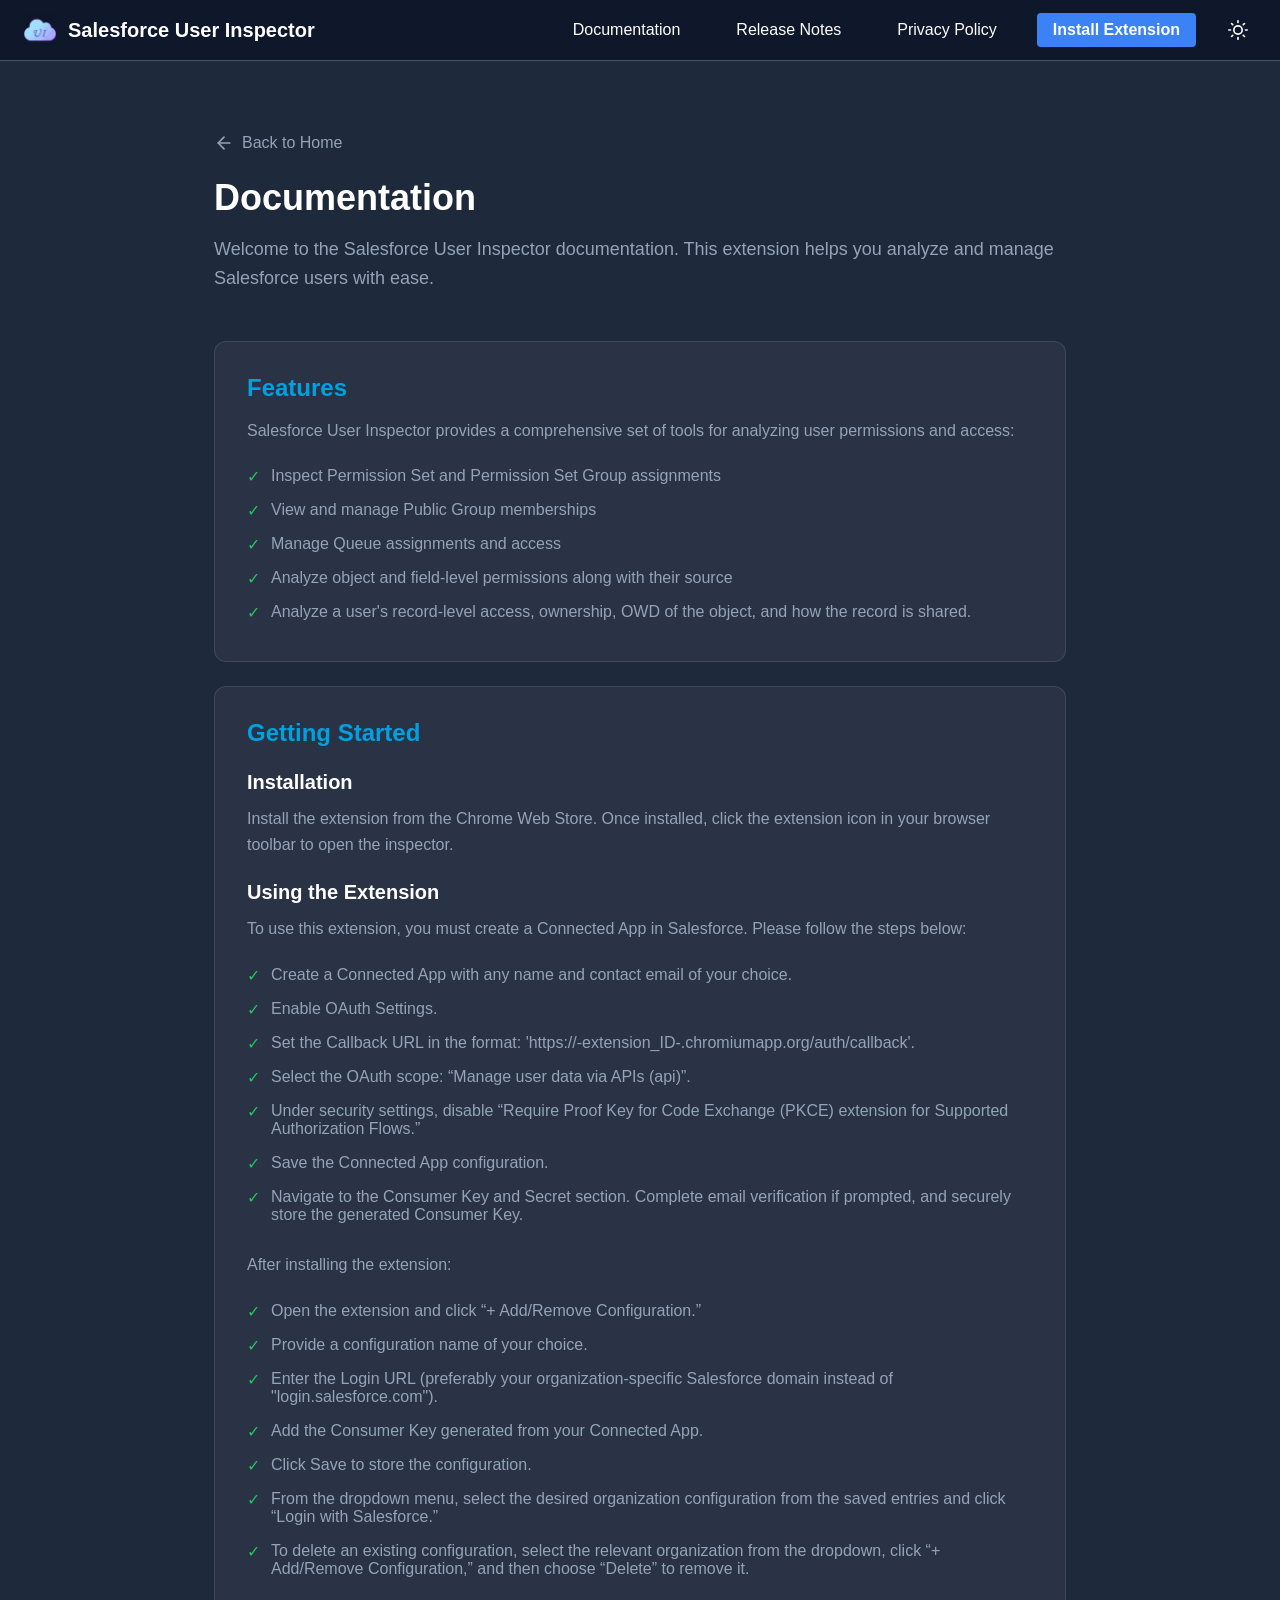
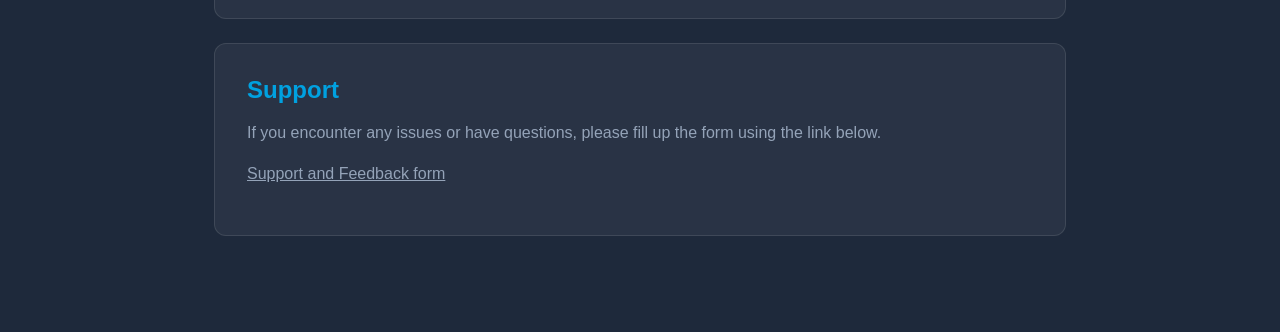
==== documentation.html @ e7dfae8b "Added v1.1.0 update notes" ====
<!DOCTYPE html>
<html lang="en">
<head>
    <meta charset="UTF-8">
    <meta name="viewport" content="width=device-width, initial-scale=1.0">
    <title>Documentation - Salesforce User Inspector</title>
    <link rel="icon" href="icon.png" type="image/png">
    <link rel="stylesheet" href="styles.css">
    <style>
        .doc-container {
            max-width: 900px;
            margin: 0 auto;
            padding: 48px 24px;
        }
        
        .doc-header {
            margin-bottom: 48px;
        }
        
        .doc-header h1 {
            font-size: 36px;
            margin-bottom: 16px;
        }
        
        .doc-header p {
            color: #94a3b8;
            font-size: 18px;
            line-height: 1.6;
        }
        
        .doc-section {
            background-color: rgba(255, 255, 255, 0.05);
            border-radius: 12px;
            border: 1px solid rgba(255, 255, 255, 0.1);
            padding: 32px;
            margin-bottom: 24px;
        }
        
        .doc-section h2 {
            font-size: 24px;
            margin-bottom: 16px;
            color: #00a1e0;
        }
        
        .doc-section h3 {
            font-size: 20px;
            margin: 24px 0 12px;
        }
        
        .doc-section p {
            color: #94a3b8;
            line-height: 1.6;
            margin-bottom: 16px;
        }
        
        .doc-section ul {
            list-style: none;
            padding: 0;
        }
        
        .doc-section ul li {
            color: #94a3b8;
            padding: 8px 0;
            padding-left: 24px;
            position: relative;
        }
        
        .doc-section ul li::before {
            content: '✓';
            color: #22c55e;
            position: absolute;
            left: 0;
        }
        
        .back-link {
            display: inline-flex;
            align-items: center;
            color: #94a3b8;
            text-decoration: none;
            margin-bottom: 24px;
            transition: color 0.2s ease;
        }
        
        .back-link:hover {
            color: #00a1e0;
        }
        
        .back-link svg {
            margin-right: 8px;
        }
        
        /* Light mode */
        body.light-mode .doc-section {
            border: 1px solid rgba(0, 0, 0, 0.1);
            background-color: rgba(0, 0, 0, 0.02);
        }
        
        body.light-mode .doc-section h2 {
            color: #0077b6;
        }
        
        body.light-mode .doc-section p,
        body.light-mode .doc-section ul li {
            color: #64748b;
        }
        
        body.light-mode .back-link {
            color: #64748b;
        }
        
        body.light-mode .back-link:hover {
            color: #0077b6;
        }
    </style>
</head>
<body>
    <header class="menu-bar">
        <div class="branding">
            <img src="icon.png" alt="Salesforce User Inspector Icon" class="menu-icon">
            <span class="brand-name">Salesforce User Inspector</span>
        </div>
        <nav class="menu-links">
            <a href="documentation.html" class="menu-link">Documentation</a>
            <a href="release-notes.html" class="menu-link">Release Notes</a>
            <a href="privacy-policy.html" class="menu-link">Privacy Policy</a>
            <a href="https://chromewebstore.google.com/detail/salesforce-user-inspector/pnhnlclfhfokkdalcmchdikkakipjggl" target="_blank" class="menu-link highlight">Install Extension</a>
            <button class="theme-toggle" id="themeToggle" aria-label="Toggle theme">
                <svg class="sun-icon" xmlns="http://www.w3.org/2000/svg" width="20" height="20" viewBox="0 0 24 24" fill="none" stroke="currentColor" stroke-width="2" stroke-linecap="round" stroke-linejoin="round">
                    <circle cx="12" cy="12" r="5"></circle>
                    <line x1="12" y1="1" x2="12" y2="3"></line>
                    <line x1="12" y1="21" x2="12" y2="23"></line>
                    <line x1="4.22" y1="4.22" x2="5.64" y2="5.64"></line>
                    <line x1="18.36" y1="18.36" x2="19.78" y2="19.78"></line>
                    <line x1="1" y1="12" x2="3" y2="12"></line>
                    <line x1="21" y1="12" x2="23" y2="12"></line>
                    <line x1="4.22" y1="19.78" x2="5.64" y2="18.36"></line>
                    <line x1="18.36" y1="5.64" x2="19.78" y2="4.22"></line>
                </svg>
                <svg class="moon-icon" xmlns="http://www.w3.org/2000/svg" width="20" height="20" viewBox="0 0 24 24" fill="none" stroke="currentColor" stroke-width="2" stroke-linecap="round" stroke-linejoin="round">
                    <path d="M21 12.79A9 9 0 1 1 11.21 3 7 7 0 0 0 21 12.79z"></path>
                </svg>
            </button>
        </nav>
    </header>
    <main>
        <div class="doc-container">
            <a href="index.html" class="back-link">
                <svg xmlns="http://www.w3.org/2000/svg" width="20" height="20" viewBox="0 0 24 24" fill="none" stroke="currentColor" stroke-width="2" stroke-linecap="round" stroke-linejoin="round">
                    <line x1="19" y1="12" x2="5" y2="12"></line>
                    <polyline points="12 19 5 12 12 5"></polyline>
                </svg>
                Back to Home
            </a>
            
            <div class="doc-header">
                <h1>Documentation</h1>
                <p>Welcome to the Salesforce User Inspector documentation. This extension helps you analyze and manage Salesforce users with ease.</p>
            </div>
            
            <div class="doc-section">
                <h2>Features</h2>
                <p>Salesforce User Inspector provides a comprehensive set of tools for analyzing user permissions and access:</p>
                <ul>
                    <li>Inspect Permission Set and Permission Set Group assignments</li>
                    <li>View and manage Public Group memberships</li>
                    <li>Manage Queue assignments and access</li>
                    <li>Analyze object and field-level permissions along with their source</li>
                    <li>Analyze a user's record-level access, ownership, OWD of the object, and how the record is shared.</li>
                </ul>
            </div>
            
            <div class="doc-section">
                <h2>Getting Started</h2>
                <h3>Installation</h3>
                <p>Install the extension from the Chrome Web Store. Once installed, click the extension icon in your browser toolbar to open the inspector.</p>
                
                <h3>Using the Extension</h3>
                <p>To use this extension, you must create a Connected App in Salesforce. Please follow the steps below:</p>
                <ul>
                    <li>Create a Connected App with any name and contact email of your choice.</li>
                    <li>Enable OAuth Settings.</li>
                    <li>Set the Callback URL in the format: 'https://-extension_ID-.chromiumapp.org/auth/callback'.</li>
                    <li>Select the OAuth scope: “Manage user data via APIs (api)”.</li>
                    <li>Under security settings, disable “Require Proof Key for Code Exchange (PKCE) extension for Supported Authorization Flows.”</li>
                    <li>Save the Connected App configuration.</li>
                    <li>Navigate to the Consumer Key and Secret section. Complete email verification if prompted, and securely store the generated Consumer Key.</li>
                </ul>
                <p style="margin-top: 20px;">After installing the extension:</p>
                <ul>
                    <li>Open the extension and click “+ Add/Remove Configuration.”</li>
                    <li>Provide a configuration name of your choice.</li>
                    <li>Enter the Login URL (preferably your organization-specific Salesforce domain instead of "login.salesforce.com").</li>
                    <li>Add the Consumer Key generated from your Connected App.</li>
                    <li>Click Save to store the configuration.</li>
                    <li>From the dropdown menu, select the desired organization configuration from the saved entries and click “Login with Salesforce.”</li>
                    <li>To delete an existing configuration, select the relevant organization from the dropdown, click “+ Add/Remove Configuration,” and then choose “Delete” to remove it.</li>
                </ul>
            </div>
            
            <div class="doc-section">
                <h2>Support</h2>
                <p>If you encounter any issues or have questions, please fill up the form using the link below.</p>
                <p><a href="https://forms.gle/FMvMfe7UCnQnCCdW8" target="_blank" rel="noreferrer noopener">Support and Feedback form</a>
            </div>
        </div>
    </main>
    <script src="script.js"></script>
</body>
</html>
---- styles.css ----
/* Menu Bar Styles */
* {
  margin: 0;
  padding: 0;
  box-sizing: border-box;
}

body {
  background-color: rgb(30, 41, 59);
  font-family:
    -apple-system, BlinkMacSystemFont, "Segoe UI", Roboto, Oxygen, Ubuntu,
    sans-serif;
  margin: 0;
  padding: 0;
  min-height: 100vh;
  transition: background-color 0.3s ease;
}

/* Page Load Animations */
@keyframes fadeInUp {
  from {
    opacity: 0;
    transform: translateY(30px);
  }
  to {
    opacity: 1;
    transform: translateY(0);
  }
}

@keyframes fadeIn {
  from {
    opacity: 0;
  }
  to {
    opacity: 1;
  }
}

@keyframes fadeInLeft {
  from {
    opacity: 0;
    transform: translateX(-30px);
  }
  to {
    opacity: 1;
    transform: translateX(0);
  }
}

@keyframes fadeInRight {
  from {
    opacity: 0;
    transform: translateX(30px);
  }
  to {
    opacity: 1;
    transform: translateX(0);
  }
}

@keyframes scaleIn {
  from {
    opacity: 0;
    transform: scale(0.9);
  }
  to {
    opacity: 1;
    transform: scale(1);
  }
}

/* Animation delays for page elements */
.menu-bar .branding {
  animation-delay: 0.05s;
}

.menu-bar .menu-links {
  animation-delay: 0.05s;
}

.feature-item:nth-child(1),
.feature-item:nth-child(2),
.feature-item:nth-child(3),
.feature-item:nth-child(4),
.feature-item:nth-child(5) {
  animation-delay: 0.15s;
}

.menu-bar {
  display: flex;
  justify-content: space-between;
  align-items: center;
  background-color: #0f172a;
  padding: 12px 24px;
  border-bottom: 1px solid #475569;
  transition: background-color 0.3s ease;
}

.branding {
  display: flex;
  align-items: center;
  gap: 12px;
  opacity: 0;
  animation: fadeIn 0.35s ease-out forwards;
}

.menu-icon {
  width: 32px;
  height: 32px;
}

.brand-name {
  color: #ffffff;
  font-size: 20px;
  font-weight: 600;
}

.menu-links {
  display: flex;
  gap: 24px;
  align-items: center;
  opacity: 0;
  animation: fadeIn 0.35s ease-out forwards;
}

.menu-link {
  color: #ffffff;
  text-decoration: none;
  font-size: 16px;
  font-weight: 500;
  padding: 8px 16px;
  border-radius: 4px;
  transition: color 0.2s ease;
}

.menu-link:hover {
  color: #94a3b8;
}

.menu-link.highlight {
  background-color: #3b82f6;
  color: #ffffff;
  font-weight: 600;
}

.menu-link.highlight:hover {
  background-color: #2563eb;
  color: #ffffff;
}

main {
  padding: 24px;
  color: #ffffff;
}

/* Theme Toggle Button */
.theme-toggle {
  background: none;
  border: none;
  cursor: pointer;
  padding: 8px;
  border-radius: 4px;
  display: flex;
  align-items: center;
  justify-content: center;
  transition: background-color 0.2s ease;
  color: #ffffff;
  opacity: 0;
  animation: fadeIn 0.35s ease-out forwards;
  animation-delay: 0.05s;
}

.theme-toggle:hover {
  background-color: #475569;
}

.theme-toggle .sun-icon,
.theme-toggle .moon-icon {
  display: none;
}

/* Dark mode (default) - show sun icon to switch to light */
body.dark-mode .theme-toggle .sun-icon {
  display: block;
}

/* Light mode - show moon icon to switch to dark */
body.light-mode .theme-toggle .moon-icon {
  display: block;
}

/* Light Mode Styles */
body.light-mode {
  background-color: #f8fafc;
}

body.light-mode .menu-bar {
  background-color: #ffffff;
  border-bottom: 1px solid #e2e8f0;
}

body.light-mode .brand-name {
  color: #1e293b;
}

body.light-mode .menu-link {
  color: #1e293b;
}

body.light-mode .menu-link:hover {
  color: #64748b;
}

body.light-mode main {
  color: #1e293b;
}

body.light-mode .theme-toggle {
  color: #1e293b;
}

body.light-mode .theme-toggle:hover {
  background-color: #e2e8f0;
}

/* Hero Section */
.hero {
  display: flex;
  flex-direction: row;
  align-items: flex-end;
  justify-content: center;
  text-align: left;
  padding: 40px 48px;
  gap: 64px;
  animation: fadeIn 0.4s ease-out forwards;
}

.hero-content {
  flex: 1;
  max-width: 800px;
}

.hero-logo {
  width: 120px;
  height: 120px;
  margin-bottom: 24px;
}

.hero-header {
  font-size: 48px;
  font-weight: 700;
  color: #ffffff;
  margin-bottom: 16px;
  max-width: 800px;
  line-height: 1.2;
}

.gradient-text {
  background: linear-gradient(90deg, #00a1e0, #d761c9);
  -webkit-background-clip: text;
  -webkit-text-fill-color: transparent;
  background-clip: text;
}

.hero-subheader {
  font-size: 20px;
  color: #94a3b8;
  max-width: 600px;
  line-height: 1.6;
  margin-bottom: 32px;
  animation-delay: 0.1s;
}

/* Hero Buttons */
.hero-buttons {
  display: flex;
  gap: 16px;
  flex-wrap: wrap;
}

.btn {
  display: inline-flex;
  align-items: center;
  justify-content: center;
  padding: 16px 32px;
  font-size: 18px;
  font-weight: 600;
  text-decoration: none;
  border-radius: 8px;
  transition: all 0.2s ease;
  cursor: pointer;
}

.btn-primary {
  background: linear-gradient(135deg, #00a1e0, #0077b6);
  color: #ffffff;
  border: none;
  box-shadow: 0 4px 14px rgba(0, 161, 224, 0.4);
  animation-delay: 0.1s;
}

.btn-primary:hover {
  background: linear-gradient(135deg, #00b3f0, #0088cc);
  box-shadow: 0 6px 20px rgba(0, 161, 224, 0.5);
  transform: translateY(-2px);
}

.btn-secondary {
  background: transparent;
  color: #ffffff;
  border: 2px solid #475569;
  animation-delay: 0.1s;
}

.btn-secondary:hover {
  border-color: #94a3b8;
  color: #ffffff;
  background-color: rgba(255, 255, 255, 0.05);
}

/* Light mode hero styles */
body.light-mode .hero-subheader {
  color: #64748b;
}

body.light-mode .hero-header {
  color: #1e293b;
}

/* Light mode button styles */
body.light-mode .btn-primary {
  box-shadow: 0 4px 14px rgba(0, 161, 224, 0.3);
}

body.light-mode .btn-primary:hover {
  box-shadow: 0 6px 20px rgba(0, 161, 224, 0.4);
}

body.light-mode .btn-secondary {
  color: #1e293b;
  border-color: #cbd5e1;
}

body.light-mode .btn-secondary:hover {
  border-color: #94a3b8;
  color: #1e293b;
  background-color: rgba(0, 0, 0, 0.05);
}

/* Features List */
.features-list {
  flex: 1;
  max-width: 400px;
  padding: 24px;
  border-radius: 12px;
  border: 1px solid rgba(255, 255, 255, 0.1);
  background-color: rgba(255, 255, 255, 0.05);
}

.features-header {
  font-size: 20px;
  font-weight: 600;
  color: #ffffff;
  margin-bottom: 20px;
}

.features-items {
  list-style: none;
  margin: 0;
  padding: 0;
  display: flex;
  flex-direction: column;
  gap: 12px;
}

.feature-item {
  display: flex;
  align-items: center;
  font-size: 16px;
  color: #94a3b8;
}

.bullet {
  display: inline-block;
  width: 8px;
  height: 8px;
  border-radius: 50%;
  margin-right: 12px;
  flex-shrink: 0;
}

.bullet.blue {
  background: linear-gradient(135deg, #00a1e0, #0077b6);
}

.bullet.purple {
  background: linear-gradient(135deg, #d761c9, #9333ea);
}

.bullet.green {
  background: linear-gradient(135deg, #22c55e, #10b981);
}

.bullet.orange {
  background: linear-gradient(135deg, #f97316, #ea580c);
}

.bullet.pink {
  background: linear-gradient(135deg, #ec4899, #db2777);
}

body.light-mode .feature-item {
  color: #64748b;
}

body.light-mode .features-list {
  border: 1px solid rgba(0, 0, 0, 0.1);
  background-color: rgba(0, 0, 0, 0.02);
}

body.light-mode .features-header {
  color: #1e293b;
}

/* Tabs Section */
.tabs-section {
  padding: 24px;
  max-width: 900px;
  margin: 0 auto;
}

.tabs-container {
  background-color: rgba(255, 255, 255, 0.05);
  border-radius: 12px;
  border: 1px solid rgba(255, 255, 255, 0.1);
  overflow: hidden;
}

.tabs-header {
  display: flex;
  border-bottom: 1px solid rgba(255, 255, 255, 0.1);
}

.tab-button {
  flex: 1;
  padding: 16px 24px;
  background: none;
  border: none;
  color: #94a3b8;
  font-size: 16px;
  font-weight: 500;
  cursor: pointer;
  transition: all 0.2s ease;
  position: relative;
}

.tab-button:hover {
  color: #ffffff;
  background-color: rgba(255, 255, 255, 0.05);
}

.tab-button.active {
  color: #00a1e0;
  background-color: rgba(0, 161, 224, 0.1);
}

.tab-button.active::after {
  content: "";
  position: absolute;
  bottom: 0;
  left: 0;
  right: 0;
  height: 2px;
  background-color: #00a1e0;
}

.tabs-content {
  padding: 24px;
}

.tab-panel {
  display: none;
  animation: fadeIn 0.3s ease-out;
}

.tab-panel.active {
  display: block;
}

.tab-panel h2 {
  color: #ffffff;
  font-size: 24px;
  margin-bottom: 16px;
}

.tab-panel h3 {
  color: #ffffff;
  font-size: 18px;
  margin: 24px 0 12px;
}

.tab-panel p, .doc-section a {
  color: #94a3b8;
  line-height: 1.6;
  margin-bottom: 16px;
}

.tab-panel ul {
  list-style: none;
  padding: 0;
}

.tab-panel ul li {
  color: #94a3b8;
  padding: 8px 0;
  padding-left: 20px;
  position: relative;
}

.tab-panel ul li::before {
  content: "•";
  color: #00a1e0;
  position: absolute;
  left: 0;
}

/* Light mode tabs */
body.light-mode .tabs-container {
  border: 1px solid rgba(0, 0, 0, 0.1);
  background-color: rgba(0, 0, 0, 0.02);
}

body.light-mode .tabs-header {
  border-bottom: 1px solid rgba(0, 0, 0, 0.1);
}

body.light-mode .tab-button {
  color: #64748b;
}

body.light-mode .tab-button:hover {
  color: #1e293b;
  background-color: rgba(0, 0, 0, 0.05);
}

body.light-mode .tab-button.active {
  color: #0077b6;
  background-color: rgba(0, 119, 182, 0.1);
}

body.light-mode .tab-button.active::after {
  background-color: #0077b6;
}

body.light-mode .tab-panel h2,
body.light-mode .tab-panel h3 {
  color: #1e293b;
}

body.light-mode .tab-panel p,
body.light-mode .tab-panel ul li {
  color: #64748b;
}
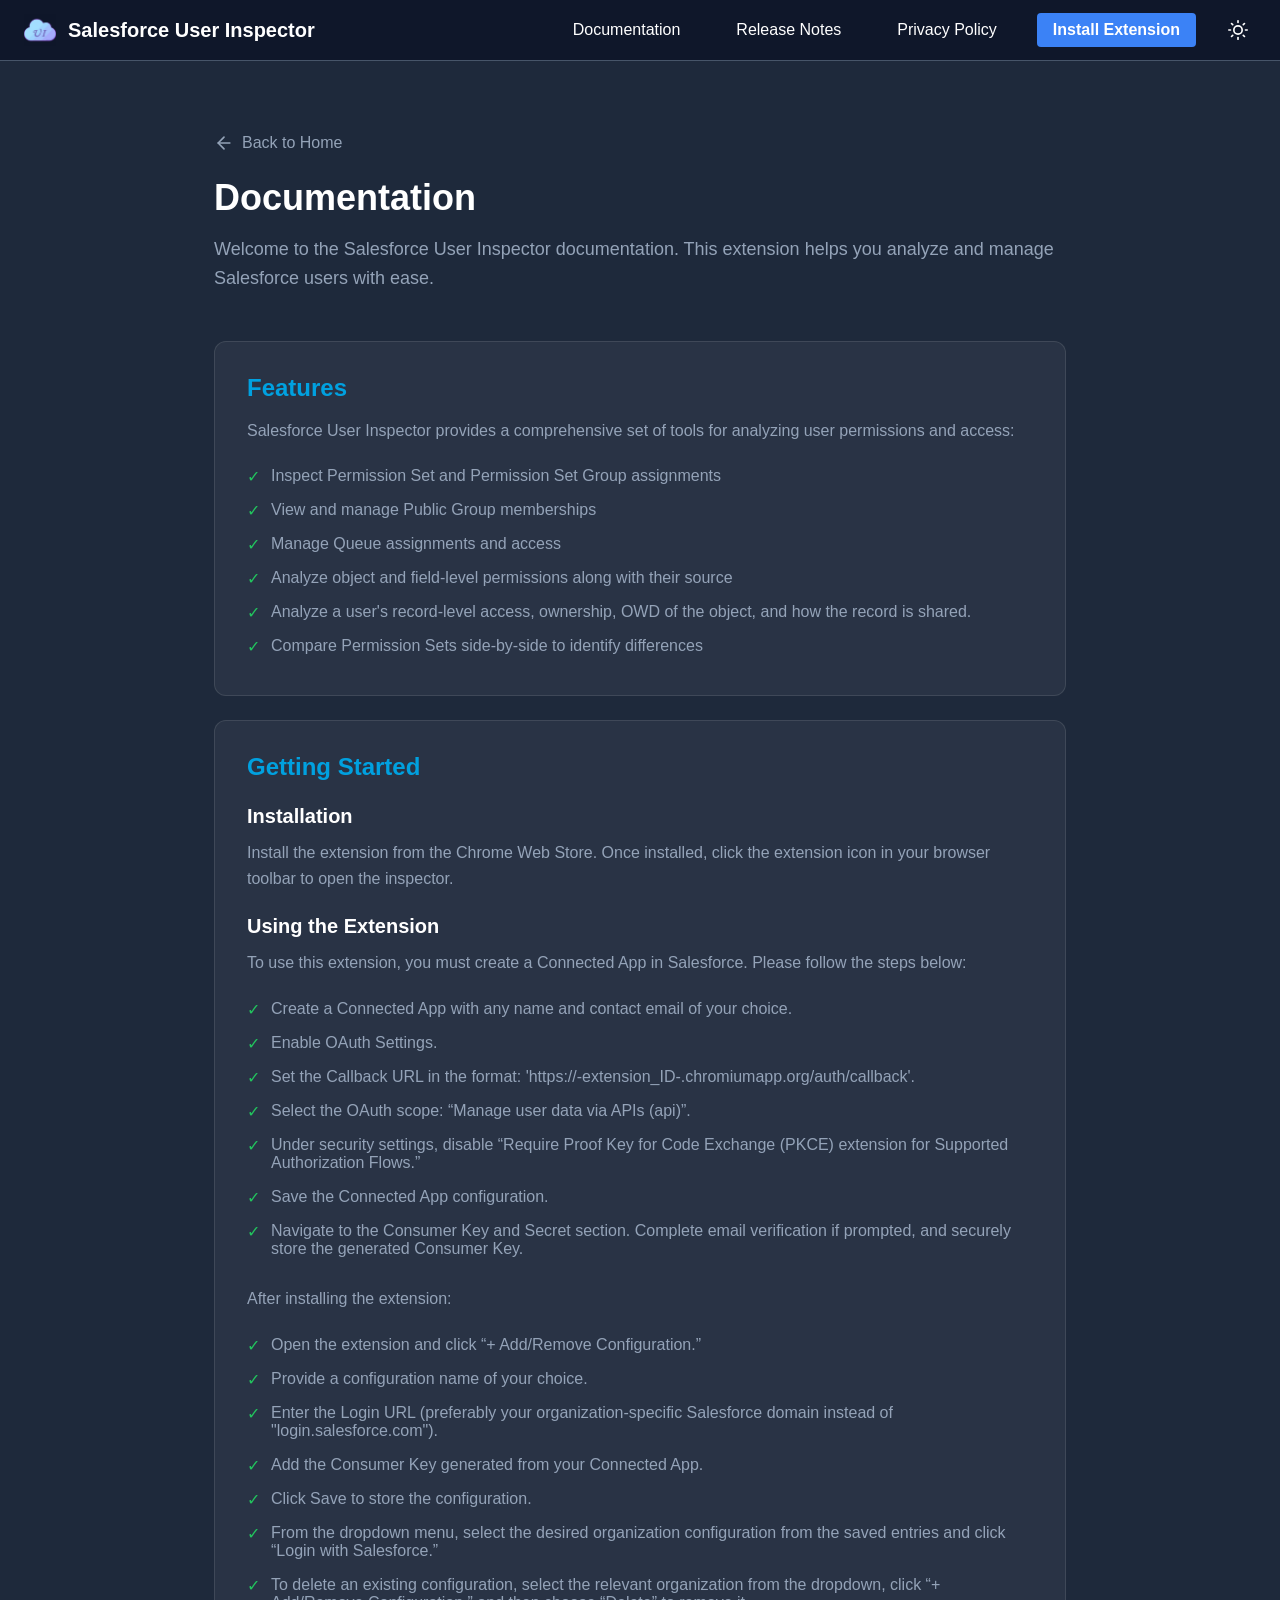
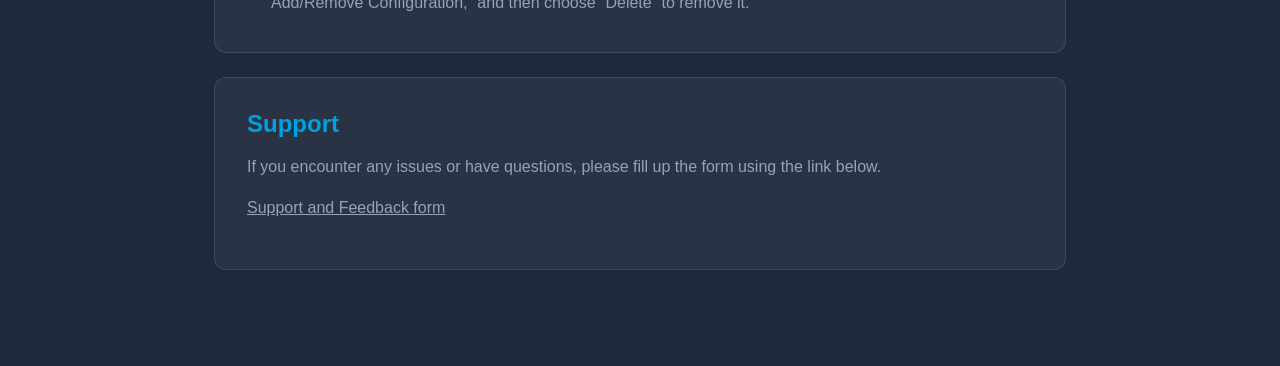
==== commit a60651d4: "Added changes for v1.2.0" ====
--- a/documentation.html
+++ b/documentation.html
@@ -166,6 +166,7 @@
                     <li>Manage Queue assignments and access</li>
                     <li>Analyze object and field-level permissions along with their source</li>
                     <li>Analyze a user's record-level access, ownership, OWD of the object, and how the record is shared.</li>
+                    <li>Compare Permission Sets side-by-side to identify differences</li>
                 </ul>
             </div>
             
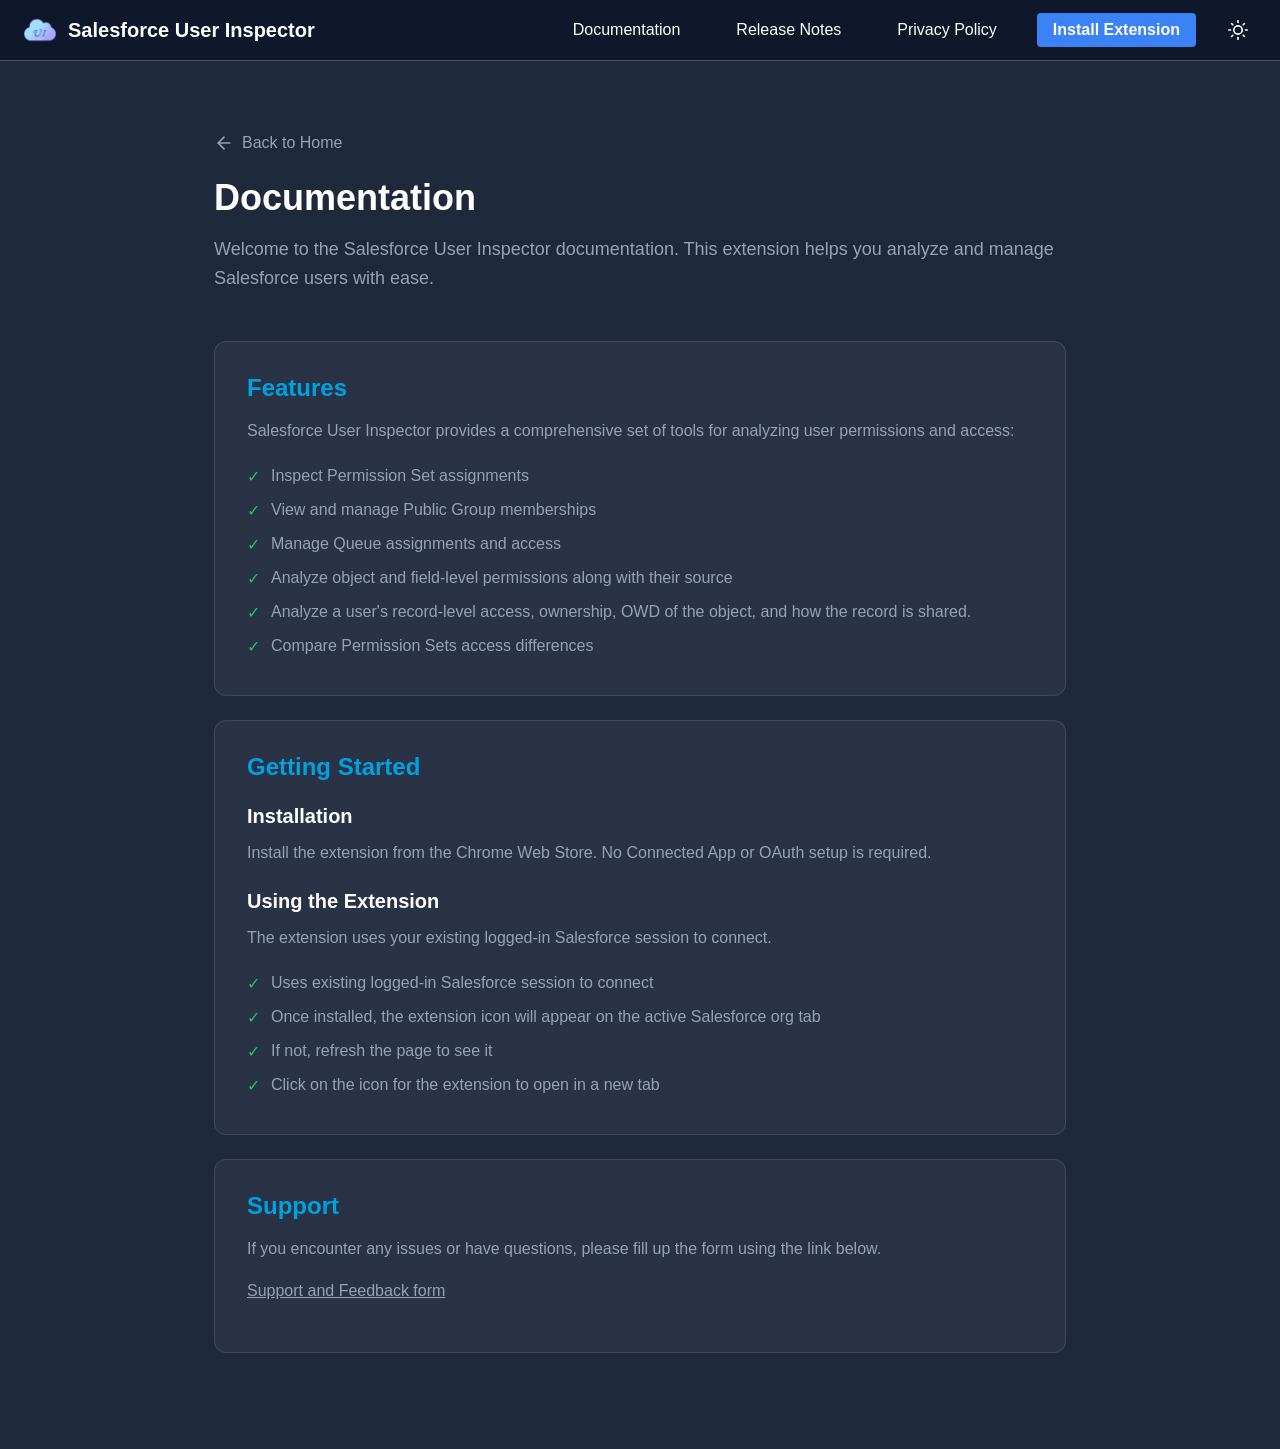
==== commit afff1e98: "SUI v2 Update" ====
--- a/documentation.html
+++ b/documentation.html
@@ -161,40 +161,27 @@
                 <h2>Features</h2>
                 <p>Salesforce User Inspector provides a comprehensive set of tools for analyzing user permissions and access:</p>
                 <ul>
-                    <li>Inspect Permission Set and Permission Set Group assignments</li>
+                    <li>Inspect Permission Set assignments</li>
                     <li>View and manage Public Group memberships</li>
                     <li>Manage Queue assignments and access</li>
                     <li>Analyze object and field-level permissions along with their source</li>
                     <li>Analyze a user's record-level access, ownership, OWD of the object, and how the record is shared.</li>
-                    <li>Compare Permission Sets side-by-side to identify differences</li>
+                    <li>Compare Permission Sets access differences</li>
                 </ul>
             </div>
             
             <div class="doc-section">
                 <h2>Getting Started</h2>
                 <h3>Installation</h3>
-                <p>Install the extension from the Chrome Web Store. Once installed, click the extension icon in your browser toolbar to open the inspector.</p>
+                <p>Install the extension from the Chrome Web Store. No Connected App or OAuth setup is required.</p>
                 
                 <h3>Using the Extension</h3>
-                <p>To use this extension, you must create a Connected App in Salesforce. Please follow the steps below:</p>
+                <p>The extension uses your existing logged-in Salesforce session to connect.</p>
                 <ul>
-                    <li>Create a Connected App with any name and contact email of your choice.</li>
-                    <li>Enable OAuth Settings.</li>
-                    <li>Set the Callback URL in the format: 'https://-extension_ID-.chromiumapp.org/auth/callback'.</li>
-                    <li>Select the OAuth scope: “Manage user data via APIs (api)”.</li>
-                    <li>Under security settings, disable “Require Proof Key for Code Exchange (PKCE) extension for Supported Authorization Flows.”</li>
-                    <li>Save the Connected App configuration.</li>
-                    <li>Navigate to the Consumer Key and Secret section. Complete email verification if prompted, and securely store the generated Consumer Key.</li>
-                </ul>
-                <p style="margin-top: 20px;">After installing the extension:</p>
-                <ul>
-                    <li>Open the extension and click “+ Add/Remove Configuration.”</li>
-                    <li>Provide a configuration name of your choice.</li>
-                    <li>Enter the Login URL (preferably your organization-specific Salesforce domain instead of "login.salesforce.com").</li>
-                    <li>Add the Consumer Key generated from your Connected App.</li>
-                    <li>Click Save to store the configuration.</li>
-                    <li>From the dropdown menu, select the desired organization configuration from the saved entries and click “Login with Salesforce.”</li>
-                    <li>To delete an existing configuration, select the relevant organization from the dropdown, click “+ Add/Remove Configuration,” and then choose “Delete” to remove it.</li>
+                    <li>Uses existing logged-in Salesforce session to connect</li>
+                    <li>Once installed, the extension icon will appear on the active Salesforce org tab</li>
+                    <li>If not, refresh the page to see it</li>
+                    <li>Click on the icon for the extension to open in a new tab</li>
                 </ul>
             </div>
             
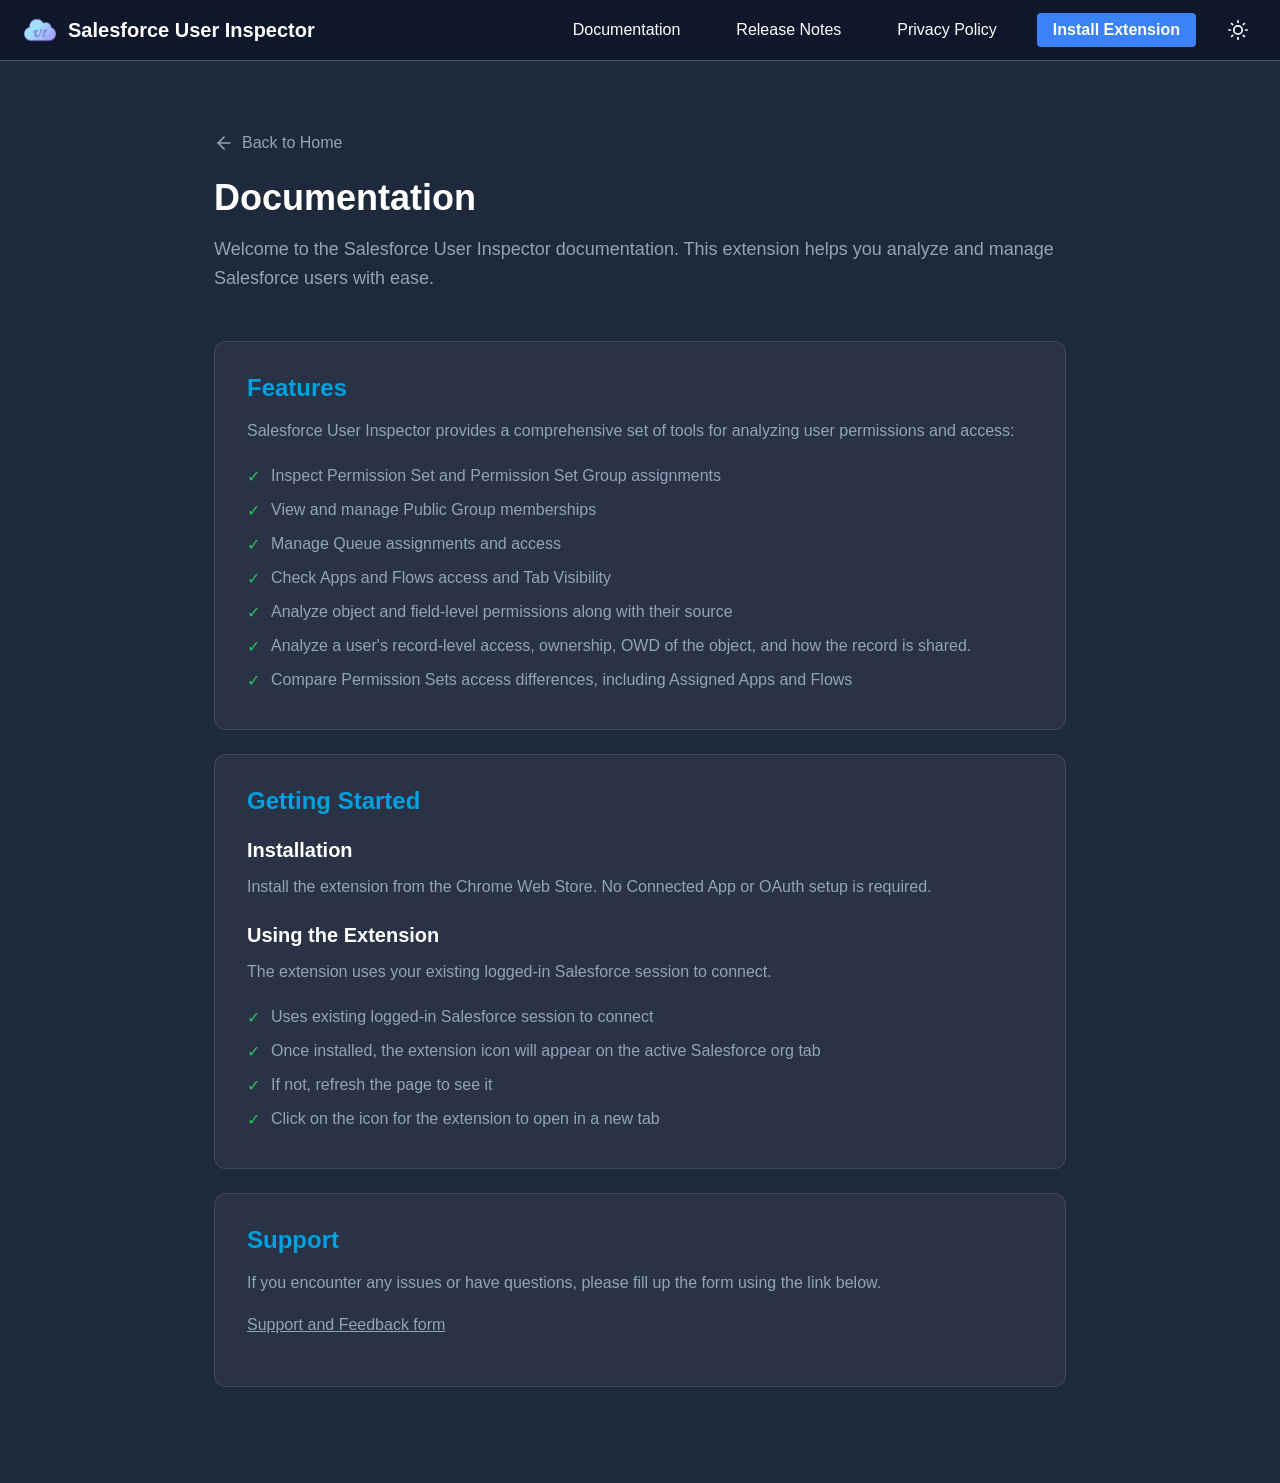
==== commit ba872241: "v2.1 Updates added" ====
--- a/documentation.html
+++ b/documentation.html
@@ -161,12 +161,13 @@
                 <h2>Features</h2>
                 <p>Salesforce User Inspector provides a comprehensive set of tools for analyzing user permissions and access:</p>
                 <ul>
-                    <li>Inspect Permission Set assignments</li>
+                    <li>Inspect Permission Set and Permission Set Group assignments</li>
                     <li>View and manage Public Group memberships</li>
                     <li>Manage Queue assignments and access</li>
+                    <li>Check Apps and Flows access and Tab Visibility</li>
                     <li>Analyze object and field-level permissions along with their source</li>
                     <li>Analyze a user's record-level access, ownership, OWD of the object, and how the record is shared.</li>
-                    <li>Compare Permission Sets access differences</li>
+                    <li>Compare Permission Sets access differences, including Assigned Apps and Flows</li>
                 </ul>
             </div>
             
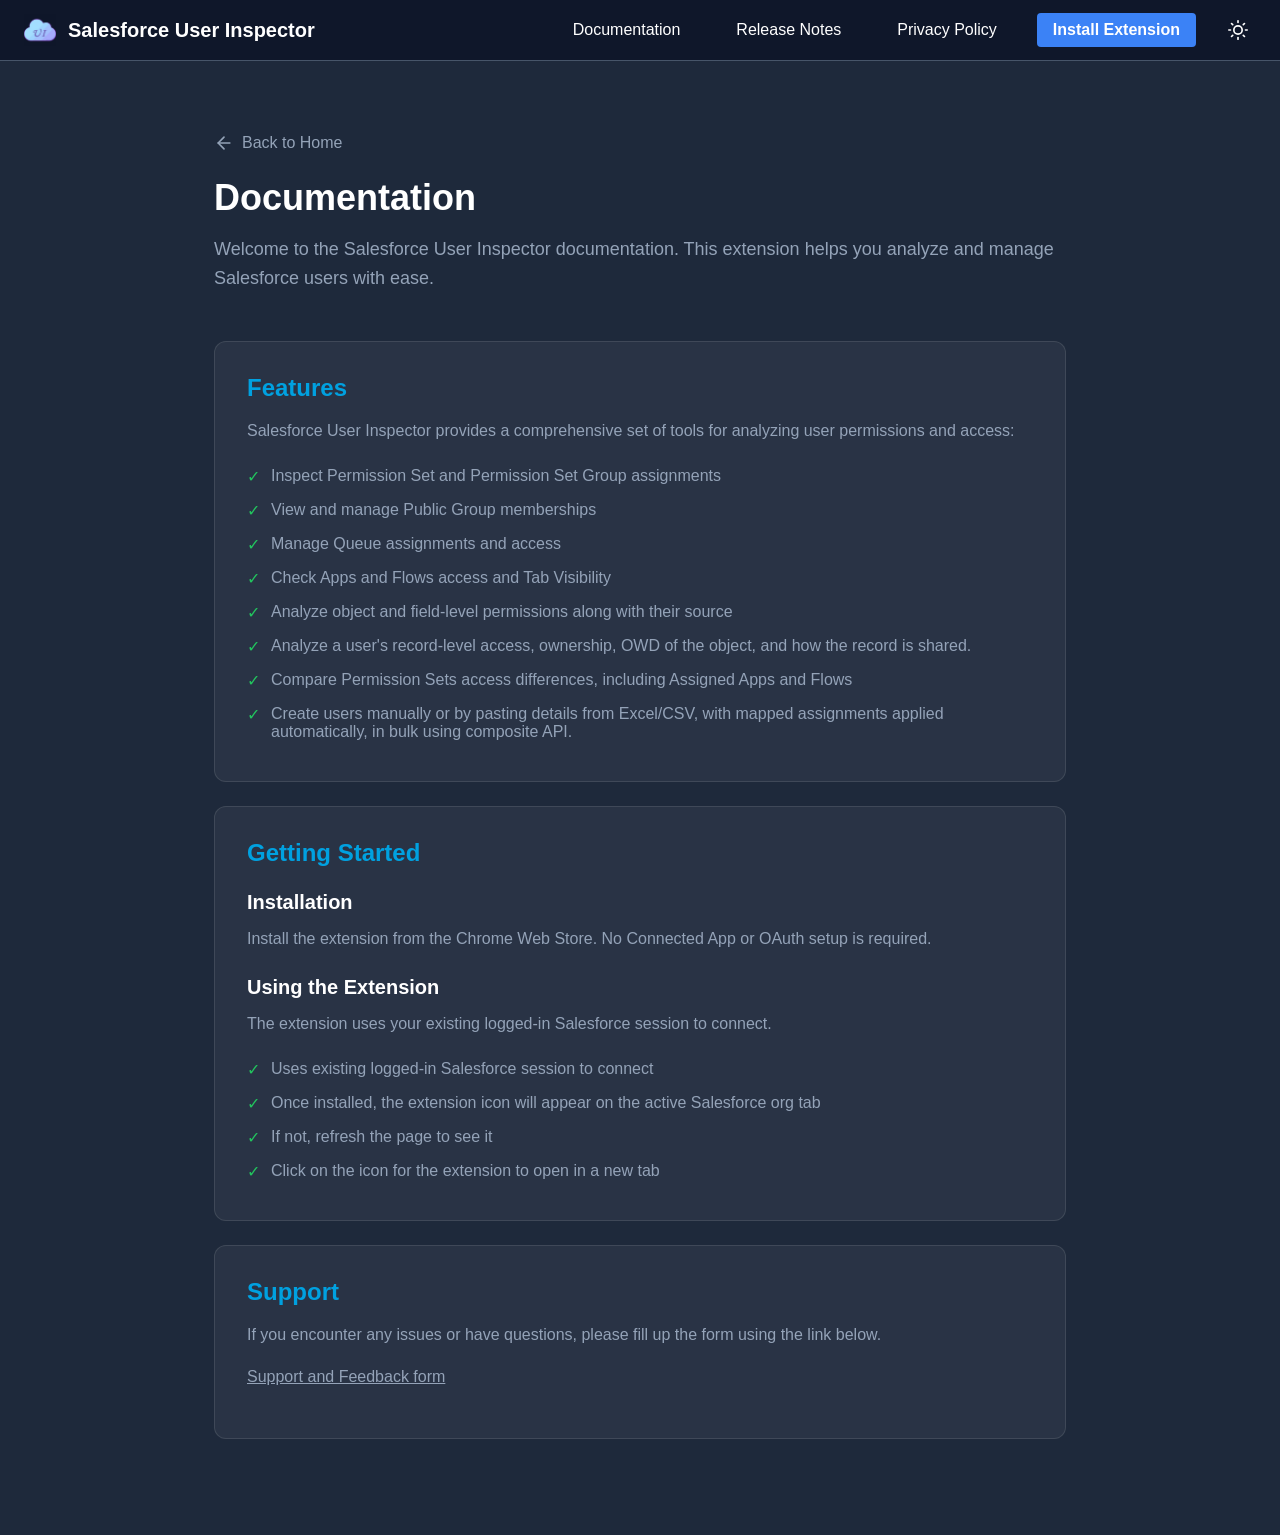
==== commit 3e93b241: "For release - 2.2.1" ====
--- a/documentation.html
+++ b/documentation.html
@@ -168,6 +168,7 @@
                     <li>Analyze object and field-level permissions along with their source</li>
                     <li>Analyze a user's record-level access, ownership, OWD of the object, and how the record is shared.</li>
                     <li>Compare Permission Sets access differences, including Assigned Apps and Flows</li>
+                    <li>Create users manually or by pasting details from Excel/CSV, with mapped assignments applied automatically, in bulk using composite API.</li>
                 </ul>
             </div>
             
--- a/styles.css
+++ b/styles.css
@@ -71,13 +71,6 @@
 }
 
 /* Animation delays for page elements */
-.menu-bar .branding {
-  animation-delay: 0.05s;
-}
-
-.menu-bar .menu-links {
-  animation-delay: 0.05s;
-}
 
 .feature-item:nth-child(1),
 .feature-item:nth-child(2),
@@ -500,7 +493,7 @@
   margin: 24px 0 12px;
 }
 
-.tab-panel p, .doc-section a {
+.tab-panel p, .doc-section a, .policy-section a {
   color: #94a3b8;
   line-height: 1.6;
   margin-bottom: 16px;
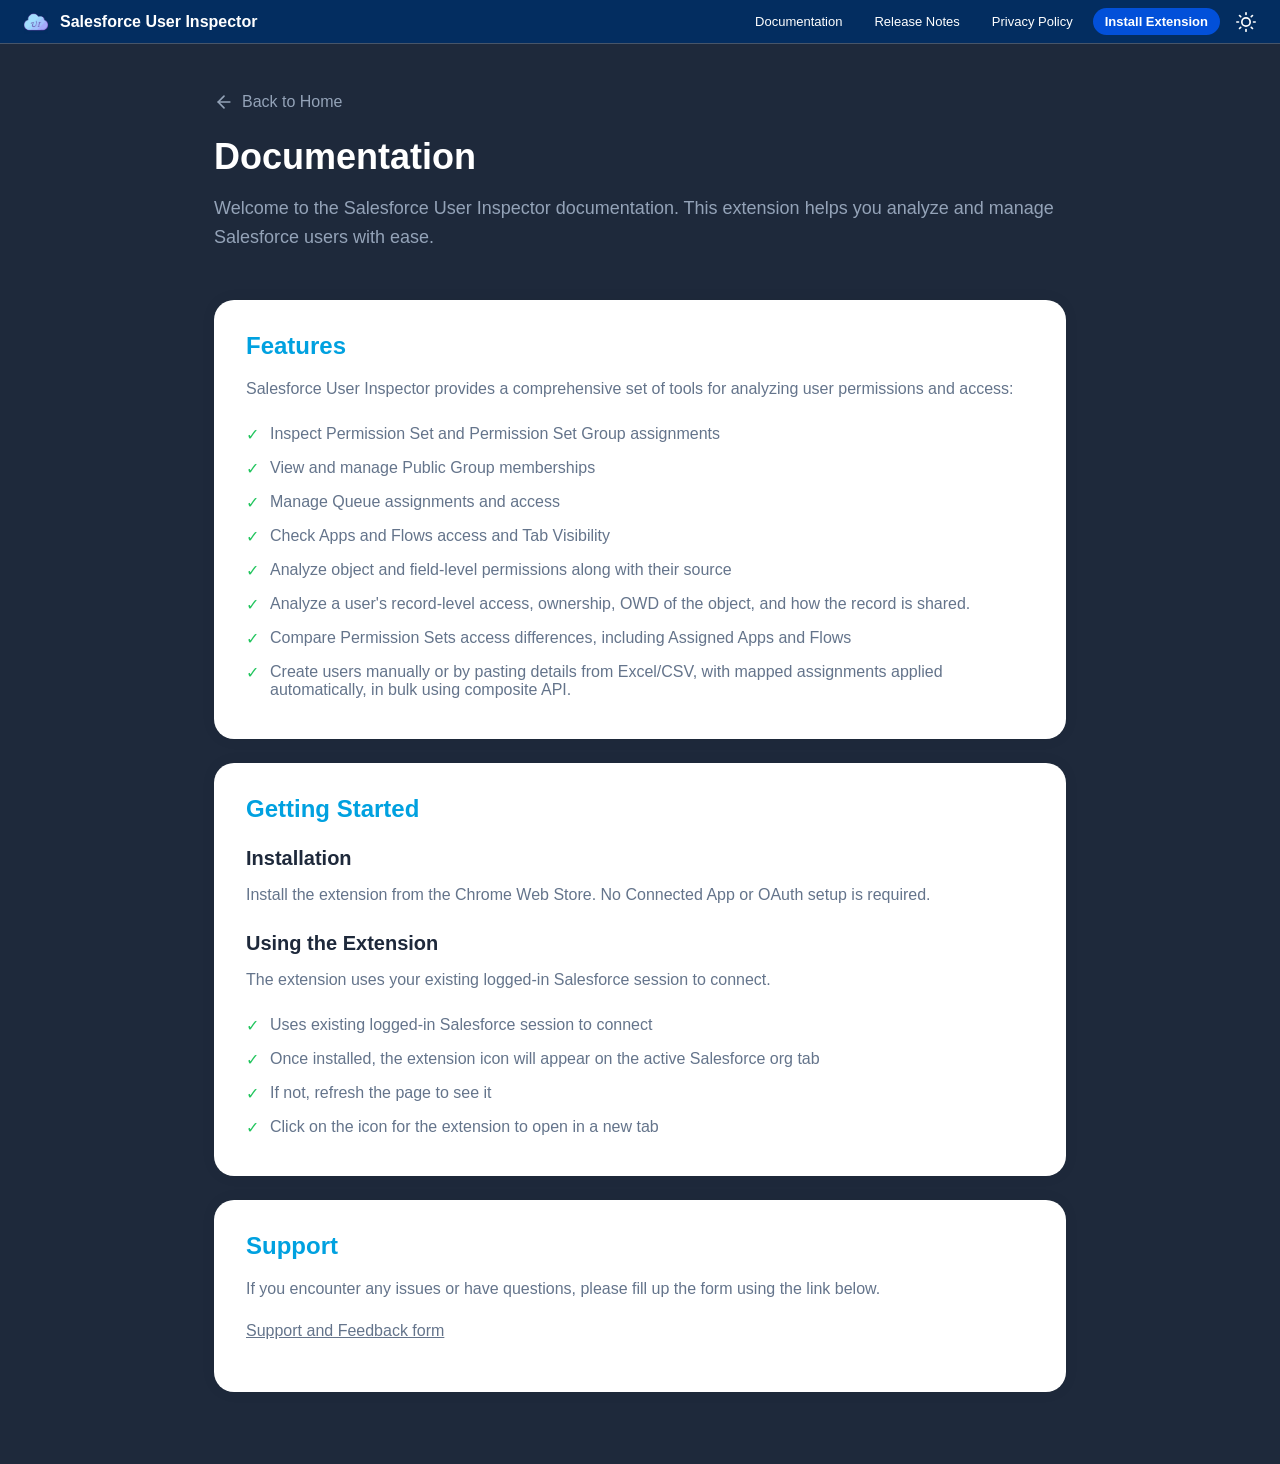
==== commit ac4be67c: "New UI/UX Update" ====
--- a/documentation.html
+++ b/documentation.html
@@ -6,112 +6,6 @@
     <title>Documentation - Salesforce User Inspector</title>
     <link rel="icon" href="icon.png" type="image/png">
     <link rel="stylesheet" href="styles.css">
-    <style>
-        .doc-container {
-            max-width: 900px;
-            margin: 0 auto;
-            padding: 48px 24px;
-        }
-        
-        .doc-header {
-            margin-bottom: 48px;
-        }
-        
-        .doc-header h1 {
-            font-size: 36px;
-            margin-bottom: 16px;
-        }
-        
-        .doc-header p {
-            color: #94a3b8;
-            font-size: 18px;
-            line-height: 1.6;
-        }
-        
-        .doc-section {
-            background-color: rgba(255, 255, 255, 0.05);
-            border-radius: 12px;
-            border: 1px solid rgba(255, 255, 255, 0.1);
-            padding: 32px;
-            margin-bottom: 24px;
-        }
-        
-        .doc-section h2 {
-            font-size: 24px;
-            margin-bottom: 16px;
-            color: #00a1e0;
-        }
-        
-        .doc-section h3 {
-            font-size: 20px;
-            margin: 24px 0 12px;
-        }
-        
-        .doc-section p {
-            color: #94a3b8;
-            line-height: 1.6;
-            margin-bottom: 16px;
-        }
-        
-        .doc-section ul {
-            list-style: none;
-            padding: 0;
-        }
-        
-        .doc-section ul li {
-            color: #94a3b8;
-            padding: 8px 0;
-            padding-left: 24px;
-            position: relative;
-        }
-        
-        .doc-section ul li::before {
-            content: '✓';
-            color: #22c55e;
-            position: absolute;
-            left: 0;
-        }
-        
-        .back-link {
-            display: inline-flex;
-            align-items: center;
-            color: #94a3b8;
-            text-decoration: none;
-            margin-bottom: 24px;
-            transition: color 0.2s ease;
-        }
-        
-        .back-link:hover {
-            color: #00a1e0;
-        }
-        
-        .back-link svg {
-            margin-right: 8px;
-        }
-        
-        /* Light mode */
-        body.light-mode .doc-section {
-            border: 1px solid rgba(0, 0, 0, 0.1);
-            background-color: rgba(0, 0, 0, 0.02);
-        }
-        
-        body.light-mode .doc-section h2 {
-            color: #0077b6;
-        }
-        
-        body.light-mode .doc-section p,
-        body.light-mode .doc-section ul li {
-            color: #64748b;
-        }
-        
-        body.light-mode .back-link {
-            color: #64748b;
-        }
-        
-        body.light-mode .back-link:hover {
-            color: #0077b6;
-        }
-    </style>
 </head>
 <body>
     <header class="menu-bar">
--- a/styles.css
+++ b/styles.css
@@ -1,15 +1,35 @@
-/* Menu Bar Styles */
+/* CSS Variables */
+:root {
+  --menu-bar-height: 2.75rem;
+  --footer-height: 6rem;
+  --input-border-radius: 1.25rem;
+  --text-font-family:
+    -apple-system, BlinkMacSystemFont, "Segoe UI", Roboto, Oxygen, Ubuntu,
+    sans-serif;
+  --text-color-light: rgb(100, 116, 139);
+  --text-color-dark: rgb(30, 41, 59);
+  --primary-color: rgb(2, 80, 217);
+  --primary-box-shadow: 0 0 16px rgba(0, 0, 0, 0.05);
+  --text-weight-light: 400;
+  --text-weight: 500;
+  --text-weight-bold: 600;
+}
+
+/* Reset */
 * {
   margin: 0;
   padding: 0;
   box-sizing: border-box;
 }
 
+html {
+  scroll-behavior: smooth;
+  scroll-padding-top: var(--menu-bar-height);
+}
+
 body {
   background-color: rgb(30, 41, 59);
-  font-family:
-    -apple-system, BlinkMacSystemFont, "Segoe UI", Roboto, Oxygen, Ubuntu,
-    sans-serif;
+  font-family: var(--text-font-family);
   margin: 0;
   padding: 0;
   min-height: 100vh;
@@ -71,7 +91,6 @@
 }
 
 /* Animation delays for page elements */
-
 .feature-item:nth-child(1),
 .feature-item:nth-child(2),
 .feature-item:nth-child(3),
@@ -80,50 +99,52 @@
   animation-delay: 0.15s;
 }
 
+/* Menu Bar */
 .menu-bar {
   display: flex;
   justify-content: space-between;
   align-items: center;
-  background-color: #0f172a;
-  padding: 12px 24px;
+  background-color: #032d60;
+  padding: 0;
+  height: var(--menu-bar-height);
   border-bottom: 1px solid #475569;
-  transition: background-color 0.3s ease;
+}
+
+.branding,
+.menu-links,
+.theme-toggle {
+  display: flex;
+  align-items: center;
 }
 
 .branding {
-  display: flex;
-  align-items: center;
   gap: 12px;
-  opacity: 0;
-  animation: fadeIn 0.35s ease-out forwards;
+  padding-left: 24px;
+}
+
+.menu-links {
+  gap: 8px;
+  padding-right: 16px;
 }
 
 .menu-icon {
-  width: 32px;
-  height: 32px;
+  width: 24px;
+  height: 24px;
 }
 
 .brand-name {
   color: #ffffff;
-  font-size: 20px;
-  font-weight: 600;
-}
-
-.menu-links {
-  display: flex;
-  gap: 24px;
-  align-items: center;
-  opacity: 0;
-  animation: fadeIn 0.35s ease-out forwards;
+  font-size: 16px;
+  font-weight: var(--text-weight-bold);
 }
 
 .menu-link {
   color: #ffffff;
   text-decoration: none;
-  font-size: 16px;
-  font-weight: 500;
-  padding: 8px 16px;
-  border-radius: 4px;
+  font-size: 13px;
+  font-weight: var(--text-weight);
+  padding: 6px 12px;
+  border-radius: var(--input-border-radius);
   transition: color 0.2s ease;
 }
 
@@ -132,18 +153,17 @@
 }
 
 .menu-link.highlight {
-  background-color: #3b82f6;
-  color: #ffffff;
-  font-weight: 600;
+  background-color: var(--primary-color);
+  font-weight: var(--text-weight-bold);
 }
 
 .menu-link.highlight:hover {
-  background-color: #2563eb;
+  background-color: rgb(1, 65, 176);
   color: #ffffff;
 }
 
 main {
-  padding: 24px;
+  padding: 0;
   color: #ffffff;
 }
 
@@ -153,15 +173,10 @@
   border: none;
   cursor: pointer;
   padding: 8px;
-  border-radius: 4px;
-  display: flex;
-  align-items: center;
+  border-radius: var(--input-border-radius);
   justify-content: center;
   transition: background-color 0.2s ease;
   color: #ffffff;
-  opacity: 0;
-  animation: fadeIn 0.35s ease-out forwards;
-  animation-delay: 0.05s;
 }
 
 .theme-toggle:hover {
@@ -189,49 +204,60 @@
 }
 
 body.light-mode .menu-bar {
-  background-color: #ffffff;
-  border-bottom: 1px solid #e2e8f0;
-}
-
-body.light-mode .brand-name {
-  color: #1e293b;
-}
-
-body.light-mode .menu-link {
-  color: #1e293b;
+  background-color: #032d60;
+  border-bottom: 1px solid #475569;
+}
+
+body.light-mode .brand-name,
+body.light-mode .theme-toggle {
+  color: #ffffff;
 }
 
 body.light-mode .menu-link:hover {
-  color: #64748b;
+  color: #cbd5e1;
 }
 
 body.light-mode main {
-  color: #1e293b;
-}
-
-body.light-mode .theme-toggle {
-  color: #1e293b;
+  color: var(--text-color-dark);
 }
 
 body.light-mode .theme-toggle:hover {
-  background-color: #e2e8f0;
+  background-color: rgba(255, 255, 255, 0.15);
 }
 
 /* Hero Section */
 .hero {
   display: flex;
-  flex-direction: row;
-  align-items: flex-end;
+  flex-direction: column;
+  align-items: center;
   justify-content: center;
-  text-align: left;
+  text-align: center;
+  min-height: calc(85vh - 2.2rem);
   padding: 40px 48px;
-  gap: 64px;
+  background: url("BG.png") no-repeat center center;
+  background-size: cover;
+  border-bottom-left-radius: var(--input-border-radius);
+  border-bottom-right-radius: var(--input-border-radius);
   animation: fadeIn 0.4s ease-out forwards;
 }
 
+.features-section {
+  display: flex;
+  flex-direction: column;
+  min-height: calc(
+    100vh - var(--menu-bar-height) - var(--footer-height)
+  );
+  padding: 40px 48px;
+  animation: fadeIn 0.4s ease-out forwards;
+}
+
+#features-list {
+  flex: 1;
+  scroll-margin-top: var(--menu-bar-height);
+}
+
 .hero-content {
-  flex: 1;
-  max-width: 800px;
+  max-width: 900px;
 }
 
 .hero-logo {
@@ -245,7 +271,7 @@
   font-weight: 700;
   color: #ffffff;
   margin-bottom: 16px;
-  max-width: 800px;
+  /* max-width: 800px; */
   line-height: 1.2;
 }
 
@@ -259,9 +285,9 @@
 .hero-subheader {
   font-size: 20px;
   color: #94a3b8;
-  max-width: 600px;
+  /* max-width: 600px; */
   line-height: 1.6;
-  margin-bottom: 32px;
+  margin: 0 auto 32px;
   animation-delay: 0.1s;
 }
 
@@ -270,6 +296,7 @@
   display: flex;
   gap: 16px;
   flex-wrap: wrap;
+  justify-content: center;
 }
 
 .btn {
@@ -278,24 +305,28 @@
   justify-content: center;
   padding: 16px 32px;
   font-size: 18px;
-  font-weight: 600;
+  font-weight: var(--text-weight-bold);
   text-decoration: none;
-  border-radius: 8px;
+  border-radius: var(--input-border-radius);
   transition: all 0.2s ease;
   cursor: pointer;
 }
 
+.btn-primary,
+.btn-secondary {
+  animation-delay: 0.1s;
+}
+
 .btn-primary {
-  background: linear-gradient(135deg, #00a1e0, #0077b6);
+  background: var(--primary-color);
   color: #ffffff;
   border: none;
-  box-shadow: 0 4px 14px rgba(0, 161, 224, 0.4);
-  animation-delay: 0.1s;
+  box-shadow: 0 4px 14px rgba(2, 80, 217, 0.4);
 }
 
 .btn-primary:hover {
-  background: linear-gradient(135deg, #00b3f0, #0088cc);
-  box-shadow: 0 6px 20px rgba(0, 161, 224, 0.5);
+  background: rgb(1, 65, 176);
+  box-shadow: 0 6px 20px rgba(2, 80, 217, 0.5);
   transform: translateY(-2px);
 }
 
@@ -303,7 +334,6 @@
   background: transparent;
   color: #ffffff;
   border: 2px solid #475569;
-  animation-delay: 0.1s;
 }
 
 .btn-secondary:hover {
@@ -314,106 +344,119 @@
 
 /* Light mode hero styles */
 body.light-mode .hero-subheader {
-  color: #64748b;
+  color: var(--text-color-light);
 }
 
 body.light-mode .hero-header {
-  color: #1e293b;
+  color: var(--text-color-dark);
 }
 
 /* Light mode button styles */
 body.light-mode .btn-primary {
-  box-shadow: 0 4px 14px rgba(0, 161, 224, 0.3);
+  box-shadow: 0 4px 14px rgba(2, 80, 217, 0.3);
 }
 
 body.light-mode .btn-primary:hover {
-  box-shadow: 0 6px 20px rgba(0, 161, 224, 0.4);
+  box-shadow: 0 6px 20px rgba(2, 80, 217, 0.4);
 }
 
 body.light-mode .btn-secondary {
-  color: #1e293b;
+  color: var(--text-color-dark);
   border-color: #cbd5e1;
 }
 
 body.light-mode .btn-secondary:hover {
   border-color: #94a3b8;
-  color: #1e293b;
+  color: var(--text-color-dark);
   background-color: rgba(0, 0, 0, 0.05);
+}
+
+/* Card surfaces (feature items, tabs container, sub-page sections) */
+.feature-item,
+.tabs-container,
+.doc-section,
+.policy-section,
+.release-version {
+  background-color: #ffffff;
+  border-radius: var(--input-border-radius);
+  box-shadow: var(--primary-box-shadow);
 }
 
 /* Features List */
 .features-list {
-  flex: 1;
-  max-width: 400px;
-  padding: 24px;
-  border-radius: 12px;
-  border: 1px solid rgba(255, 255, 255, 0.1);
-  background-color: rgba(255, 255, 255, 0.05);
+  width: 100%;
+  margin: 0 auto;
 }
 
 .features-header {
-  font-size: 20px;
-  font-weight: 600;
-  color: #ffffff;
-  margin-bottom: 20px;
+  display: block;
+  margin: 0 0 24px;
+  font-size: 32px;
+  font-weight: var(--text-weight-bold);
+  color: #ffffff;
+  text-align: center;
+  text-decoration: none;
+  cursor: pointer;
+  transition: color 0.2s ease;
+}
+
+.features-header:hover {
+  color: var(--primary-color);
 }
 
 .features-items {
   list-style: none;
   margin: 0;
   padding: 0;
+  display: grid;
+  grid-template-columns: repeat(auto-fit, minmax(280px, 1fr));
+  gap: 16px;
+}
+
+.feature-item {
   display: flex;
   flex-direction: column;
-  gap: 12px;
-}
-
-.feature-item {
-  display: flex;
-  align-items: center;
+  height: 180px;
+  padding: 20px;
+  color: var(--text-color-light);
+}
+
+.feature-item-header {
   font-size: 16px;
-  color: #94a3b8;
-}
-
-.bullet {
-  display: inline-block;
-  width: 8px;
-  height: 8px;
-  border-radius: 50%;
-  margin-right: 12px;
-  flex-shrink: 0;
-}
-
-.bullet.blue {
-  background: linear-gradient(135deg, #00a1e0, #0077b6);
-}
-
-.bullet.purple {
-  background: linear-gradient(135deg, #d761c9, #9333ea);
-}
-
-.bullet.green {
-  background: linear-gradient(135deg, #22c55e, #10b981);
-}
-
-.bullet.orange {
-  background: linear-gradient(135deg, #f97316, #ea580c);
-}
-
-.bullet.pink {
-  background: linear-gradient(135deg, #ec4899, #db2777);
-}
-
-body.light-mode .feature-item {
-  color: #64748b;
-}
-
-body.light-mode .features-list {
-  border: 1px solid rgba(0, 0, 0, 0.1);
-  background-color: rgba(0, 0, 0, 0.02);
+  font-weight: var(--text-weight-light);
+  text-align: center;
+  text-transform: uppercase;
+  margin-bottom: 16px;
+}
+
+.feature-item-text {
+  font-size: 14px;
+  line-height: 1.5;
+  text-align: center;
+}
+
+.feature-item.blue .feature-item-header {
+  color: #00a1e0;
+}
+
+.feature-item.purple .feature-item-header {
+  color: #9333ea;
+}
+
+.feature-item.green .feature-item-header {
+  color: #16a34a;
+}
+
+.feature-item.orange .feature-item-header {
+  color: #ea580c;
+}
+
+.feature-item.pink .feature-item-header {
+  color: #db2777;
 }
 
 body.light-mode .features-header {
-  color: #1e293b;
+  color: var(--text-color-dark);
 }
 
 /* Tabs Section */
@@ -424,9 +467,6 @@
 }
 
 .tabs-container {
-  background-color: rgba(255, 255, 255, 0.05);
-  border-radius: 12px;
-  border: 1px solid rgba(255, 255, 255, 0.1);
   overflow: hidden;
 }
 
@@ -442,7 +482,7 @@
   border: none;
   color: #94a3b8;
   font-size: 16px;
-  font-weight: 500;
+  font-weight: var(--text-weight);
   cursor: pointer;
   transition: all 0.2s ease;
   position: relative;
@@ -482,30 +522,27 @@
 }
 
 .tab-panel h2 {
-  color: #ffffff;
+  color: var(--text-color-dark);
   font-size: 24px;
   margin-bottom: 16px;
 }
 
 .tab-panel h3 {
-  color: #ffffff;
+  color: var(--text-color-dark);
   font-size: 18px;
   margin: 24px 0 12px;
 }
 
-.tab-panel p, .doc-section a, .policy-section a {
-  color: #94a3b8;
-  line-height: 1.6;
-  margin-bottom: 16px;
-}
-
-.tab-panel ul {
+.tab-panel ul,
+.doc-section ul,
+.policy-section ul,
+.release-version ul {
   list-style: none;
   padding: 0;
 }
 
 .tab-panel ul li {
-  color: #94a3b8;
+  color: var(--text-color-light);
   padding: 8px 0;
   padding-left: 20px;
   position: relative;
@@ -519,21 +556,16 @@
 }
 
 /* Light mode tabs */
-body.light-mode .tabs-container {
-  border: 1px solid rgba(0, 0, 0, 0.1);
-  background-color: rgba(0, 0, 0, 0.02);
-}
-
 body.light-mode .tabs-header {
   border-bottom: 1px solid rgba(0, 0, 0, 0.1);
 }
 
 body.light-mode .tab-button {
-  color: #64748b;
+  color: var(--text-color-light);
 }
 
 body.light-mode .tab-button:hover {
-  color: #1e293b;
+  color: var(--text-color-dark);
   background-color: rgba(0, 0, 0, 0.05);
 }
 
@@ -548,10 +580,209 @@
 
 body.light-mode .tab-panel h2,
 body.light-mode .tab-panel h3 {
-  color: #1e293b;
+  color: var(--text-color-dark);
 }
 
 body.light-mode .tab-panel p,
 body.light-mode .tab-panel ul li {
-  color: #64748b;
-}
+  color: var(--text-color-light);
+}
+
+/* Sub-pages: Documentation, Privacy Policy, Release Notes */
+.doc-container,
+.policy-container,
+.release-container {
+  max-width: 900px;
+  margin: 0 auto;
+  padding: 48px 24px;
+}
+
+.doc-header,
+.policy-header,
+.release-header {
+  margin-bottom: 48px;
+}
+
+.doc-header h1,
+.policy-header h1,
+.release-header h1 {
+  font-size: 36px;
+  margin-bottom: 16px;
+}
+
+.doc-header p,
+.policy-header p,
+.release-header p {
+  color: #94a3b8;
+  font-size: 18px;
+  line-height: 1.6;
+}
+
+.doc-section,
+.policy-section,
+.release-version {
+  padding: 32px;
+  margin-bottom: 24px;
+}
+
+.doc-section h2,
+.policy-section h2,
+.release-version h2 {
+  font-size: 24px;
+  margin-bottom: 16px;
+}
+
+.doc-section h2,
+.policy-section h2,
+.release-version h2,
+.back-link:hover {
+  color: #00a1e0;
+}
+
+.release-version h2 {
+  margin-bottom: 8px;
+}
+
+.doc-section h3 {
+  font-size: 20px;
+  margin: 24px 0 12px;
+  color: var(--text-color-dark);
+}
+
+.release-version h3 {
+  font-size: 18px;
+  margin: 20px 0 12px;
+  color: var(--text-color-dark);
+}
+
+.release-version .version-date {
+  color: var(--text-color-light);
+  font-size: 14px;
+  margin-bottom: 16px;
+}
+
+.tab-panel p,
+.doc-section p,
+.policy-section p,
+.doc-section a,
+.policy-section a {
+  color: var(--text-color-light);
+  line-height: 1.6;
+  margin-bottom: 16px;
+}
+
+.doc-section ul li,
+.policy-section ul li,
+.release-version ul li {
+  color: var(--text-color-light);
+  padding: 8px 0;
+  padding-left: 24px;
+  position: relative;
+}
+
+.doc-section ul li::before,
+.policy-section ul li::before,
+.release-version ul li::before {
+  color: #22c55e;
+  position: absolute;
+  left: 0;
+}
+
+.doc-section ul li::before,
+.policy-section ul li::before {
+  content: "✓";
+}
+
+.release-version ul li::before {
+  content: "•";
+  font-size: 20px;
+  line-height: 1;
+}
+
+.back-link {
+  display: inline-flex;
+  align-items: center;
+  color: #94a3b8;
+  text-decoration: none;
+  margin-bottom: 24px;
+  transition: color 0.2s ease;
+}
+
+.back-link svg {
+  margin-right: 8px;
+}
+
+/* Footer */
+.footer {
+  height: var(--footer-height);
+  background-color: #032d60;
+  border-top: 1px solid #475569;
+  color: #ffffff;
+}
+
+.footer-content {
+  display: flex;
+  align-items: center;
+  justify-content: space-between;
+  flex-wrap: wrap;
+  gap: 16px;
+  height: 100%;
+  max-width: 1200px;
+  margin: 0 auto;
+  padding: 20px 48px;
+}
+
+.footer-brand {
+  display: flex;
+  align-items: center;
+  gap: 12px;
+}
+
+.footer-icon {
+  width: 24px;
+  height: 24px;
+}
+
+.footer-name {
+  font-size: 16px;
+  font-weight: var(--text-weight-bold);
+}
+
+.footer-links {
+  display: flex;
+  gap: 16px;
+}
+
+.footer-link {
+  color: #cbd5e1;
+  text-decoration: none;
+  font-size: 13px;
+  transition: color 0.2s ease;
+}
+
+.footer-link:hover {
+  color: #ffffff;
+}
+
+.footer-copy {
+  color: #94a3b8;
+  font-size: 13px;
+  width: 100%;
+}
+
+/* Light mode sub-pages */
+body.light-mode .doc-section h2,
+body.light-mode .policy-section h2,
+body.light-mode .release-version h2,
+body.light-mode .back-link:hover {
+  color: #0077b6;
+}
+
+body.light-mode .doc-section p,
+body.light-mode .doc-section ul li,
+body.light-mode .policy-section p,
+body.light-mode .policy-section ul li,
+body.light-mode .release-version ul li,
+body.light-mode .back-link {
+  color: var(--text-color-light);
+}
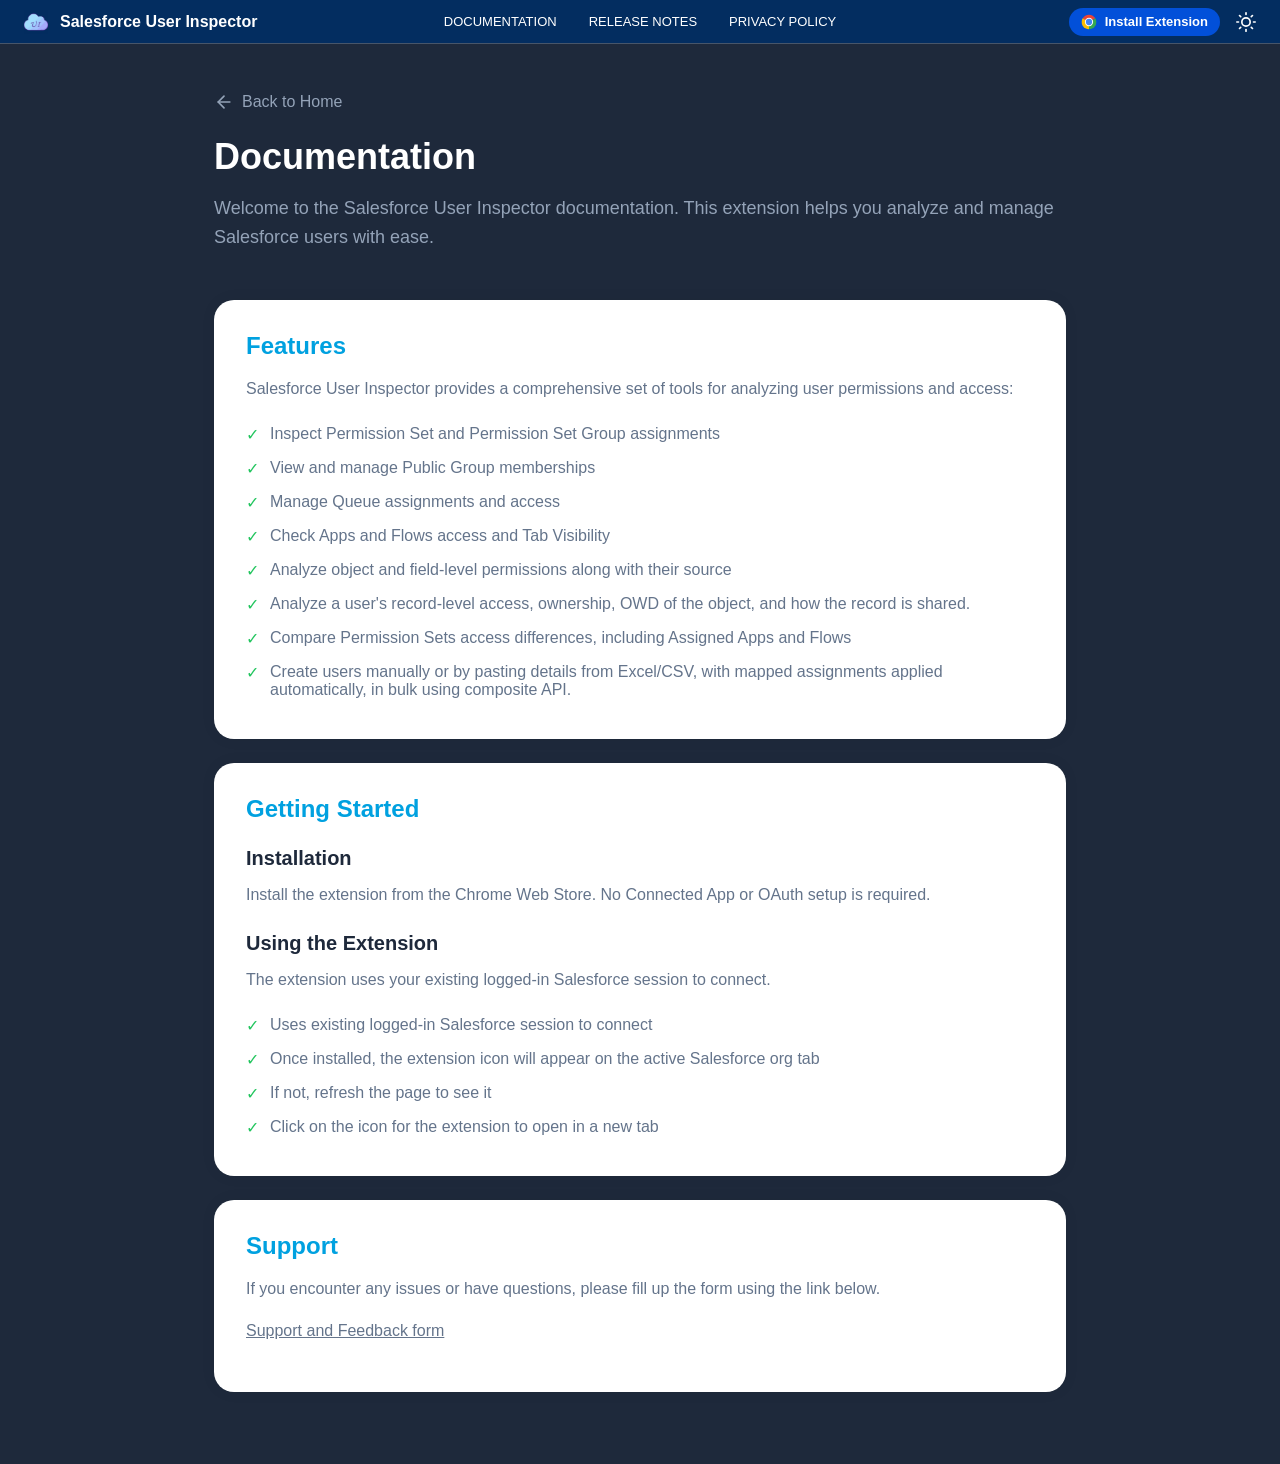
==== commit 5a41f2b0: "Pushed Changes" ====
--- a/documentation.html
+++ b/documentation.html
@@ -17,7 +17,9 @@
             <a href="documentation.html" class="menu-link">Documentation</a>
             <a href="release-notes.html" class="menu-link">Release Notes</a>
             <a href="privacy-policy.html" class="menu-link">Privacy Policy</a>
-            <a href="https://chromewebstore.google.com/detail/salesforce-user-inspector/pnhnlclfhfokkdalcmchdikkakipjggl" target="_blank" class="menu-link highlight">Install Extension</a>
+        </nav>
+        <div class="menu-actions">
+            <a href="https://chromewebstore.google.com/detail/salesforce-user-inspector/pnhnlclfhfokkdalcmchdikkakipjggl" target="_blank" class="menu-link highlight"><span class="menu-link-icon" aria-hidden="true"><svg xmlns="http://www.w3.org/2000/svg" viewBox="0 0 24 24" width="16" height="16"><path fill="#ea4335" d="M12 12 2.474 6.5A11 11 0 0 1 21.526 6.5Z"/><path fill="#34a853" d="M12 12 21.526 6.5A11 11 0 0 1 12 23Z"/><path fill="#fbbc05" d="M12 12 12 23A11 11 0 0 1 2.474 6.5Z"/><circle cx="12" cy="12" r="6.2" fill="#ffffff"/><circle cx="12" cy="12" r="4.7" fill="#4285f4"/></svg></span>Install Extension</a>
             <button class="theme-toggle" id="themeToggle" aria-label="Toggle theme">
                 <svg class="sun-icon" xmlns="http://www.w3.org/2000/svg" width="20" height="20" viewBox="0 0 24 24" fill="none" stroke="currentColor" stroke-width="2" stroke-linecap="round" stroke-linejoin="round">
                     <circle cx="12" cy="12" r="5"></circle>
@@ -34,7 +36,7 @@
                     <path d="M21 12.79A9 9 0 1 1 11.21 3 7 7 0 0 0 21 12.79z"></path>
                 </svg>
             </button>
-        </nav>
+        </div>
     </header>
     <main>
         <div class="doc-container">
--- a/styles.css
+++ b/styles.css
@@ -101,6 +101,7 @@
 
 /* Menu Bar */
 .menu-bar {
+  position: relative;
   display: flex;
   justify-content: space-between;
   align-items: center;
@@ -112,6 +113,7 @@
 
 .branding,
 .menu-links,
+.menu-actions,
 .theme-toggle {
   display: flex;
   align-items: center;
@@ -123,7 +125,15 @@
 }
 
 .menu-links {
+  position: absolute;
+  left: 50%;
+  transform: translateX(-50%);
   gap: 8px;
+}
+
+.menu-actions {
+  gap: 8px;
+  margin-left: auto;
   padding-right: 16px;
 }
 
@@ -148,13 +158,30 @@
   transition: color 0.2s ease;
 }
 
-.menu-link:hover {
-  color: #94a3b8;
+.menu-link:not(.highlight) {
+  text-transform: uppercase;
+}
+
+.menu-link:not(.highlight):hover {
+  color: var(--text-color-light);
 }
 
 .menu-link.highlight {
   background-color: var(--primary-color);
   font-weight: var(--text-weight-bold);
+  display: inline-flex;
+  align-items: center;
+  gap: 8px;
+}
+
+.menu-link-icon {
+  display: inline-flex;
+  align-items: center;
+  justify-content: center;
+}
+
+.menu-link-icon svg {
+  display: block;
 }
 
 .menu-link.highlight:hover {
@@ -244,9 +271,7 @@
 .features-section {
   display: flex;
   flex-direction: column;
-  min-height: calc(
-    100vh - var(--menu-bar-height) - var(--footer-height)
-  );
+  min-height: calc(100vh - var(--menu-bar-height) - var(--footer-height));
   padding: 40px 48px;
   animation: fadeIn 0.4s ease-out forwards;
 }
@@ -390,7 +415,8 @@
 
 .features-header {
   display: block;
-  margin: 0 0 24px;
+  margin: -40px 0 0;
+  padding: 40px 0;
   font-size: 32px;
   font-weight: var(--text-weight-bold);
   color: #ffffff;
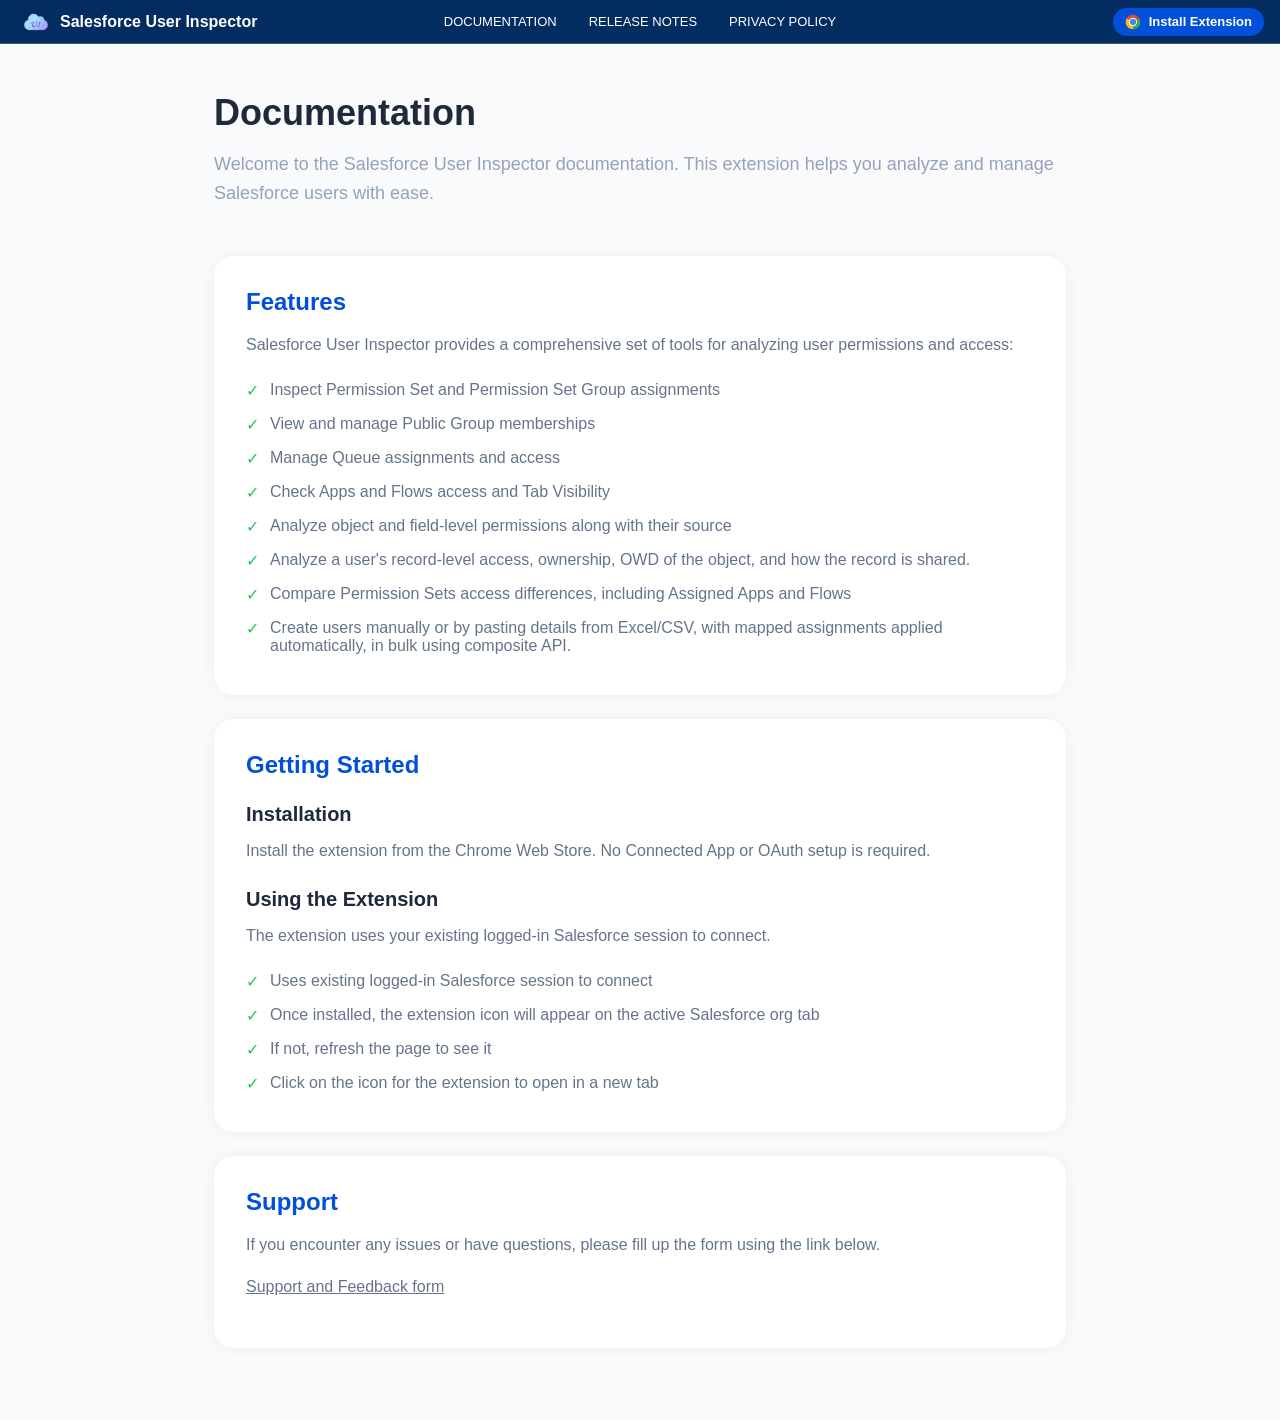
==== commit 5628f035: "Updated" ====
--- a/documentation.html
+++ b/documentation.html
@@ -9,10 +9,10 @@
 </head>
 <body>
     <header class="menu-bar">
-        <div class="branding">
+        <a href="index.html" class="branding">
             <img src="icon.png" alt="Salesforce User Inspector Icon" class="menu-icon">
             <span class="brand-name">Salesforce User Inspector</span>
-        </div>
+        </a>
         <nav class="menu-links">
             <a href="documentation.html" class="menu-link">Documentation</a>
             <a href="release-notes.html" class="menu-link">Release Notes</a>
@@ -20,34 +20,10 @@
         </nav>
         <div class="menu-actions">
             <a href="https://chromewebstore.google.com/detail/salesforce-user-inspector/pnhnlclfhfokkdalcmchdikkakipjggl" target="_blank" class="menu-link highlight"><span class="menu-link-icon" aria-hidden="true"><svg xmlns="http://www.w3.org/2000/svg" viewBox="0 0 24 24" width="16" height="16"><path fill="#ea4335" d="M12 12 2.474 6.5A11 11 0 0 1 21.526 6.5Z"/><path fill="#34a853" d="M12 12 21.526 6.5A11 11 0 0 1 12 23Z"/><path fill="#fbbc05" d="M12 12 12 23A11 11 0 0 1 2.474 6.5Z"/><circle cx="12" cy="12" r="6.2" fill="#ffffff"/><circle cx="12" cy="12" r="4.7" fill="#4285f4"/></svg></span>Install Extension</a>
-            <button class="theme-toggle" id="themeToggle" aria-label="Toggle theme">
-                <svg class="sun-icon" xmlns="http://www.w3.org/2000/svg" width="20" height="20" viewBox="0 0 24 24" fill="none" stroke="currentColor" stroke-width="2" stroke-linecap="round" stroke-linejoin="round">
-                    <circle cx="12" cy="12" r="5"></circle>
-                    <line x1="12" y1="1" x2="12" y2="3"></line>
-                    <line x1="12" y1="21" x2="12" y2="23"></line>
-                    <line x1="4.22" y1="4.22" x2="5.64" y2="5.64"></line>
-                    <line x1="18.36" y1="18.36" x2="19.78" y2="19.78"></line>
-                    <line x1="1" y1="12" x2="3" y2="12"></line>
-                    <line x1="21" y1="12" x2="23" y2="12"></line>
-                    <line x1="4.22" y1="19.78" x2="5.64" y2="18.36"></line>
-                    <line x1="18.36" y1="5.64" x2="19.78" y2="4.22"></line>
-                </svg>
-                <svg class="moon-icon" xmlns="http://www.w3.org/2000/svg" width="20" height="20" viewBox="0 0 24 24" fill="none" stroke="currentColor" stroke-width="2" stroke-linecap="round" stroke-linejoin="round">
-                    <path d="M21 12.79A9 9 0 1 1 11.21 3 7 7 0 0 0 21 12.79z"></path>
-                </svg>
-            </button>
         </div>
     </header>
     <main>
         <div class="doc-container">
-            <a href="index.html" class="back-link">
-                <svg xmlns="http://www.w3.org/2000/svg" width="20" height="20" viewBox="0 0 24 24" fill="none" stroke="currentColor" stroke-width="2" stroke-linecap="round" stroke-linejoin="round">
-                    <line x1="19" y1="12" x2="5" y2="12"></line>
-                    <polyline points="12 19 5 12 12 5"></polyline>
-                </svg>
-                Back to Home
-            </a>
-            
             <div class="doc-header">
                 <h1>Documentation</h1>
                 <p>Welcome to the Salesforce User Inspector documentation. This extension helps you analyze and manage Salesforce users with ease.</p>
@@ -90,6 +66,5 @@
             </div>
         </div>
     </main>
-    <script src="script.js"></script>
 </body>
 </html>
--- a/styles.css
+++ b/styles.css
@@ -28,12 +28,11 @@
 }
 
 body {
-  background-color: rgb(30, 41, 59);
+  background-color: #f8fafc;
   font-family: var(--text-font-family);
   margin: 0;
   padding: 0;
   min-height: 100vh;
-  transition: background-color 0.3s ease;
 }
 
 /* Page Load Animations */
@@ -104,7 +103,7 @@
   position: relative;
   display: flex;
   justify-content: space-between;
-  align-items: center;
+  align-items: stretch;
   background-color: #032d60;
   padding: 0;
   height: var(--menu-bar-height);
@@ -113,8 +112,7 @@
 
 .branding,
 .menu-links,
-.menu-actions,
-.theme-toggle {
+.menu-actions {
   display: flex;
   align-items: center;
 }
@@ -122,6 +120,7 @@
 .branding {
   gap: 12px;
   padding-left: 24px;
+  text-decoration: none;
 }
 
 .menu-links {
@@ -129,6 +128,8 @@
   left: 50%;
   transform: translateX(-50%);
   gap: 8px;
+  height: 100%;
+  align-items: stretch;
 }
 
 .menu-actions {
@@ -160,6 +161,11 @@
 
 .menu-link:not(.highlight) {
   text-transform: uppercase;
+  display: flex;
+  align-items: center;
+  height: 100%;
+  padding: 0 12px;
+  border-radius: 0;
 }
 
 .menu-link:not(.highlight):hover {
@@ -191,65 +197,7 @@
 
 main {
   padding: 0;
-  color: #ffffff;
-}
-
-/* Theme Toggle Button */
-.theme-toggle {
-  background: none;
-  border: none;
-  cursor: pointer;
-  padding: 8px;
-  border-radius: var(--input-border-radius);
-  justify-content: center;
-  transition: background-color 0.2s ease;
-  color: #ffffff;
-}
-
-.theme-toggle:hover {
-  background-color: #475569;
-}
-
-.theme-toggle .sun-icon,
-.theme-toggle .moon-icon {
-  display: none;
-}
-
-/* Dark mode (default) - show sun icon to switch to light */
-body.dark-mode .theme-toggle .sun-icon {
-  display: block;
-}
-
-/* Light mode - show moon icon to switch to dark */
-body.light-mode .theme-toggle .moon-icon {
-  display: block;
-}
-
-/* Light Mode Styles */
-body.light-mode {
-  background-color: #f8fafc;
-}
-
-body.light-mode .menu-bar {
-  background-color: #032d60;
-  border-bottom: 1px solid #475569;
-}
-
-body.light-mode .brand-name,
-body.light-mode .theme-toggle {
-  color: #ffffff;
-}
-
-body.light-mode .menu-link:hover {
-  color: #cbd5e1;
-}
-
-body.light-mode main {
-  color: var(--text-color-dark);
-}
-
-body.light-mode .theme-toggle:hover {
-  background-color: rgba(255, 255, 255, 0.15);
+  color: var(--text-color-dark);
 }
 
 /* Hero Section */
@@ -294,7 +242,7 @@
 .hero-header {
   font-size: 48px;
   font-weight: 700;
-  color: #ffffff;
+  color: var(--text-color-dark);
   margin-bottom: 16px;
   /* max-width: 800px; */
   line-height: 1.2;
@@ -309,7 +257,7 @@
 
 .hero-subheader {
   font-size: 20px;
-  color: #94a3b8;
+  color: var(--text-color-light);
   /* max-width: 600px; */
   line-height: 1.6;
   margin: 0 auto 32px;
@@ -346,52 +294,23 @@
   background: var(--primary-color);
   color: #ffffff;
   border: none;
-  box-shadow: 0 4px 14px rgba(2, 80, 217, 0.4);
+  box-shadow: var(--primary-box-shadow);
 }
 
 .btn-primary:hover {
   background: rgb(1, 65, 176);
-  box-shadow: 0 6px 20px rgba(2, 80, 217, 0.5);
-  transform: translateY(-2px);
+  /* transform: translateY(-2px); */
 }
 
 .btn-secondary {
   background: transparent;
-  color: #ffffff;
-  border: 2px solid #475569;
+  color: var(--text-color-dark);
+  border: 2px solid var(--text-color-dark);
+  box-shadow: var(--primary-box-shadow);
 }
 
 .btn-secondary:hover {
-  border-color: #94a3b8;
-  color: #ffffff;
-  background-color: rgba(255, 255, 255, 0.05);
-}
-
-/* Light mode hero styles */
-body.light-mode .hero-subheader {
-  color: var(--text-color-light);
-}
-
-body.light-mode .hero-header {
-  color: var(--text-color-dark);
-}
-
-/* Light mode button styles */
-body.light-mode .btn-primary {
-  box-shadow: 0 4px 14px rgba(2, 80, 217, 0.3);
-}
-
-body.light-mode .btn-primary:hover {
-  box-shadow: 0 6px 20px rgba(2, 80, 217, 0.4);
-}
-
-body.light-mode .btn-secondary {
-  color: var(--text-color-dark);
-  border-color: #cbd5e1;
-}
-
-body.light-mode .btn-secondary:hover {
-  border-color: #94a3b8;
+  border-color: var(--text-color-dark);
   color: var(--text-color-dark);
   background-color: rgba(0, 0, 0, 0.05);
 }
@@ -419,7 +338,7 @@
   padding: 40px 0;
   font-size: 32px;
   font-weight: var(--text-weight-bold);
-  color: #ffffff;
+  color: var(--text-color-dark);
   text-align: center;
   text-decoration: none;
   cursor: pointer;
@@ -481,10 +400,6 @@
   color: #db2777;
 }
 
-body.light-mode .features-header {
-  color: var(--text-color-dark);
-}
-
 /* Tabs Section */
 .tabs-section {
   padding: 24px;
@@ -498,7 +413,7 @@
 
 .tabs-header {
   display: flex;
-  border-bottom: 1px solid rgba(255, 255, 255, 0.1);
+  border-bottom: 1px solid rgba(0, 0, 0, 0.1);
 }
 
 .tab-button {
@@ -506,7 +421,7 @@
   padding: 16px 24px;
   background: none;
   border: none;
-  color: #94a3b8;
+  color: var(--text-color-light);
   font-size: 16px;
   font-weight: var(--text-weight);
   cursor: pointer;
@@ -515,13 +430,13 @@
 }
 
 .tab-button:hover {
-  color: #ffffff;
-  background-color: rgba(255, 255, 255, 0.05);
+  color: var(--text-color-dark);
+  background-color: rgba(0, 0, 0, 0.05);
 }
 
 .tab-button.active {
-  color: #00a1e0;
-  background-color: rgba(0, 161, 224, 0.1);
+  color: #0077b6;
+  background-color: rgba(0, 119, 182, 0.1);
 }
 
 .tab-button.active::after {
@@ -531,7 +446,7 @@
   left: 0;
   right: 0;
   height: 2px;
-  background-color: #00a1e0;
+  background-color: #0077b6;
 }
 
 .tabs-content {
@@ -579,39 +494,6 @@
   color: #00a1e0;
   position: absolute;
   left: 0;
-}
-
-/* Light mode tabs */
-body.light-mode .tabs-header {
-  border-bottom: 1px solid rgba(0, 0, 0, 0.1);
-}
-
-body.light-mode .tab-button {
-  color: var(--text-color-light);
-}
-
-body.light-mode .tab-button:hover {
-  color: var(--text-color-dark);
-  background-color: rgba(0, 0, 0, 0.05);
-}
-
-body.light-mode .tab-button.active {
-  color: #0077b6;
-  background-color: rgba(0, 119, 182, 0.1);
-}
-
-body.light-mode .tab-button.active::after {
-  background-color: #0077b6;
-}
-
-body.light-mode .tab-panel h2,
-body.light-mode .tab-panel h3 {
-  color: var(--text-color-dark);
-}
-
-body.light-mode .tab-panel p,
-body.light-mode .tab-panel ul li {
-  color: var(--text-color-light);
 }
 
 /* Sub-pages: Documentation, Privacy Policy, Release Notes */
@@ -656,13 +538,7 @@
 .release-version h2 {
   font-size: 24px;
   margin-bottom: 16px;
-}
-
-.doc-section h2,
-.policy-section h2,
-.release-version h2,
-.back-link:hover {
-  color: #00a1e0;
+  color: var(--primary-color);
 }
 
 .release-version h2 {
@@ -723,19 +599,6 @@
   content: "•";
   font-size: 20px;
   line-height: 1;
-}
-
-.back-link {
-  display: inline-flex;
-  align-items: center;
-  color: #94a3b8;
-  text-decoration: none;
-  margin-bottom: 24px;
-  transition: color 0.2s ease;
-}
-
-.back-link svg {
-  margin-right: 8px;
 }
 
 /* Footer */
@@ -796,19 +659,3 @@
   width: 100%;
 }
 
-/* Light mode sub-pages */
-body.light-mode .doc-section h2,
-body.light-mode .policy-section h2,
-body.light-mode .release-version h2,
-body.light-mode .back-link:hover {
-  color: #0077b6;
-}
-
-body.light-mode .doc-section p,
-body.light-mode .doc-section ul li,
-body.light-mode .policy-section p,
-body.light-mode .policy-section ul li,
-body.light-mode .release-version ul li,
-body.light-mode .back-link {
-  color: var(--text-color-light);
-}
